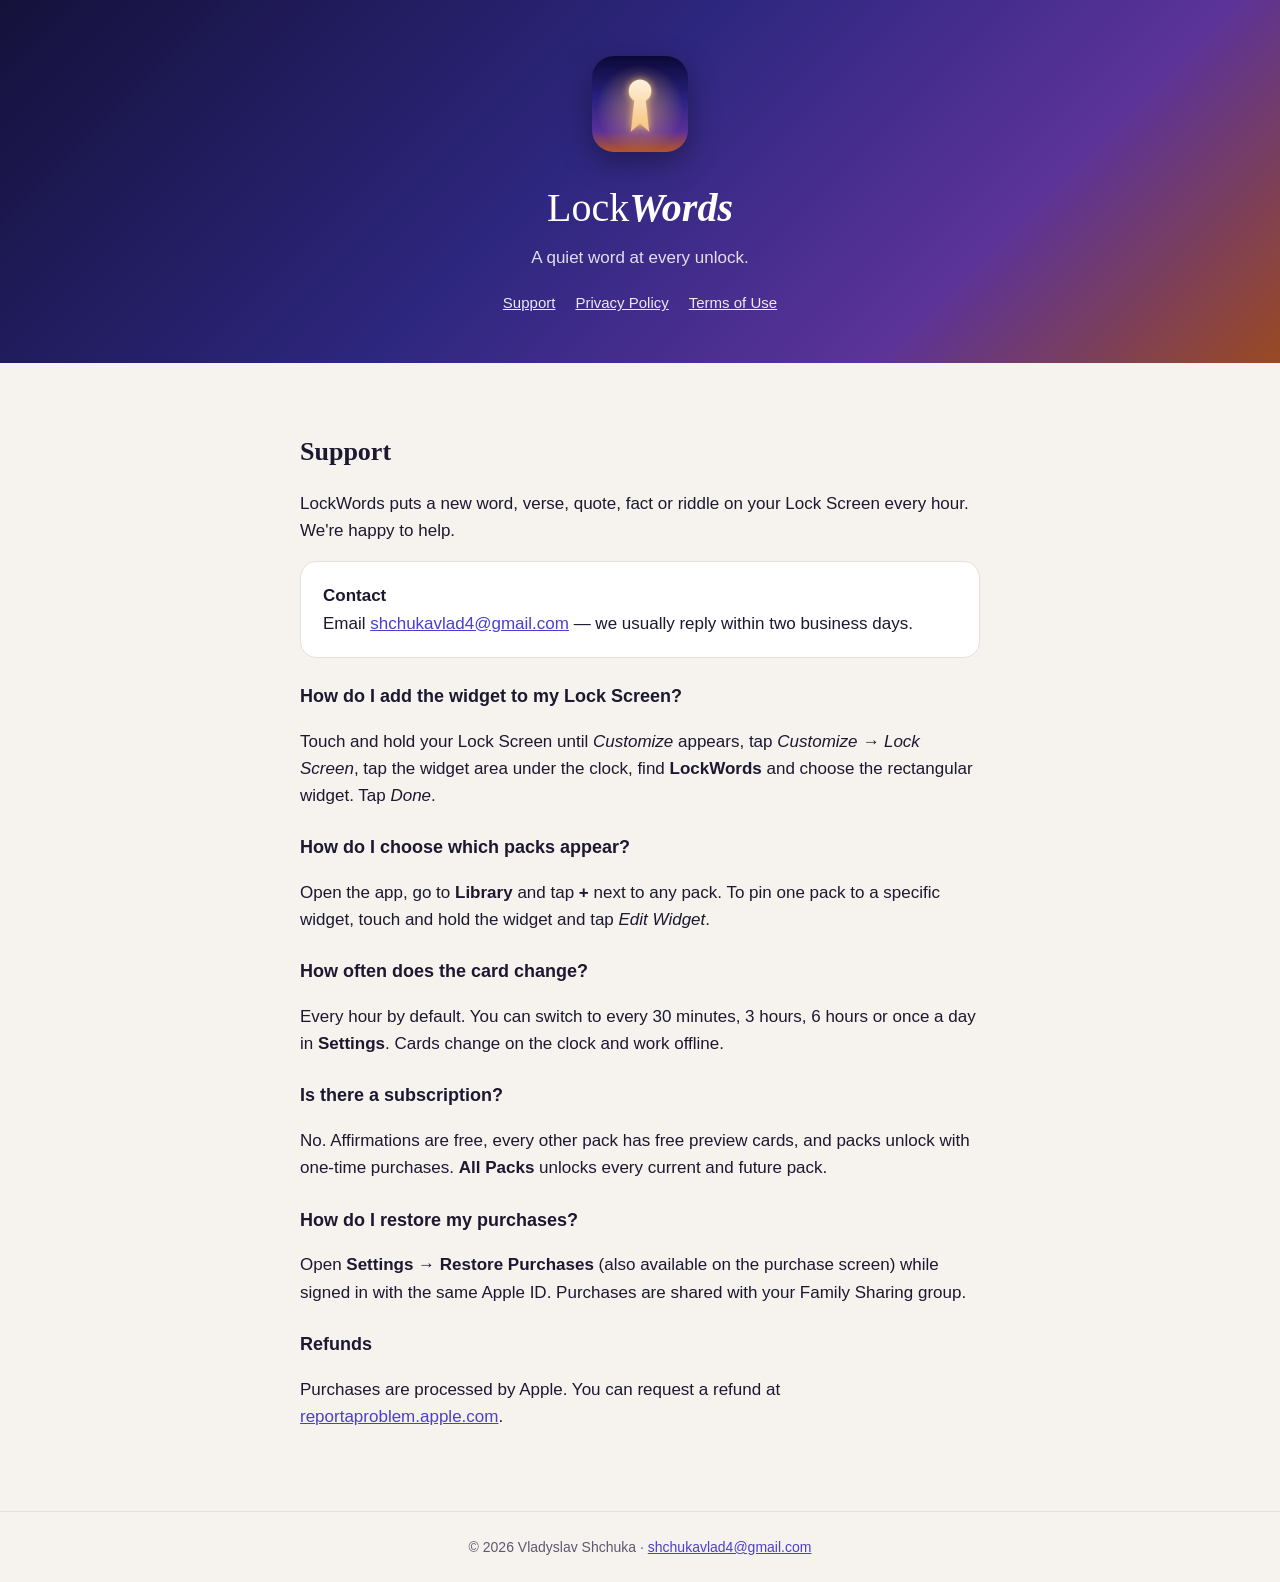
==== index.html @ 749e356e "Add files via upload" ====
<!doctype html>
<html lang="en"><head><meta charset="utf-8"><meta name="viewport" content="width=device-width, initial-scale=1">
<title>Support — LockWords</title><link rel="stylesheet" href="style.css"><link rel="icon" href="icon.png"></head>
<body><header class="hero"><img src="icon.png" alt="LockWords app icon"><h1>Lock<em>Words</em></h1><p>A quiet word at every unlock.</p>
<nav><a href="index.html">Support</a><a href="privacy.html">Privacy Policy</a><a href="terms.html">Terms of Use</a></nav></header>
<main>
<h2>Support</h2>
<p>LockWords puts a new word, verse, quote, fact or riddle on your Lock Screen every hour. We're happy to help.</p>
<div class="card"><strong>Contact</strong><br>Email <a href="mailto:shchukavlad4@gmail.com">shchukavlad4@gmail.com</a> — we usually reply within two business days.</div>

<h3>How do I add the widget to my Lock Screen?</h3>
<p>Touch and hold your Lock Screen until <em>Customize</em> appears, tap <em>Customize → Lock Screen</em>, tap the widget area under the clock, find <strong>LockWords</strong> and choose the rectangular widget. Tap <em>Done</em>.</p>

<h3>How do I choose which packs appear?</h3>
<p>Open the app, go to <strong>Library</strong> and tap <strong>+</strong> next to any pack. To pin one pack to a specific widget, touch and hold the widget and tap <em>Edit Widget</em>.</p>

<h3>How often does the card change?</h3>
<p>Every hour by default. You can switch to every 30 minutes, 3 hours, 6 hours or once a day in <strong>Settings</strong>. Cards change on the clock and work offline.</p>

<h3>Is there a subscription?</h3>
<p>No. Affirmations are free, every other pack has free preview cards, and packs unlock with one-time purchases. <strong>All Packs</strong> unlocks every current and future pack.</p>

<h3>How do I restore my purchases?</h3>
<p>Open <strong>Settings → Restore Purchases</strong> (also available on the purchase screen) while signed in with the same Apple ID. Purchases are shared with your Family Sharing group.</p>

<h3>Refunds</h3>
<p>Purchases are processed by Apple. You can request a refund at <a href="https://reportaproblem.apple.com">reportaproblem.apple.com</a>.</p>
</main><footer>© 2026 Vladyslav Shchuka · <a href="mailto:shchukavlad4@gmail.com">shchukavlad4@gmail.com</a></footer></body></html>
---- style.css ----
:root {
  --paper: #F6F3EE; --surface: #FFFFFF; --ink: #1B1830; --muted: #5D5870; --brand: #4A3FD0; --line: #E6E1D8;
}
@media (prefers-color-scheme: dark) {
  :root { --paper: #0D0C14; --surface: #1A1824; --ink: #F4F1EA; --muted: #A7A2B8; --brand: #A9A3FF; --line: #2C2938; }
}
* { box-sizing: border-box; }
body { margin: 0; background: var(--paper); color: var(--ink);
  font: 17px/1.6 -apple-system, BlinkMacSystemFont, "SF Pro Text", "Helvetica Neue", Arial, sans-serif; }
.hero { background: linear-gradient(135deg, #14113A 0%, #2E2780 45%, #5B3399 75%, #9A4A22 100%); color: #fff; padding: 56px 20px 48px; text-align: center; }
.hero img { width: 96px; height: 96px; border-radius: 22px; box-shadow: 0 10px 30px rgba(0,0,0,.35); }
.hero h1 { font-family: "New York", "Iowan Old Style", Georgia, serif; font-weight: 500; font-size: 40px; margin: 16px 0 4px; }
.hero h1 em { font-weight: 600; }
.hero p { margin: 0; opacity: .85; }
main { max-width: 720px; margin: 0 auto; padding: 32px 20px 64px; }
h2 { font-family: "New York", "Iowan Old Style", Georgia, serif; font-weight: 600; font-size: 26px; margin: 36px 0 8px; }
h3 { font-size: 18px; margin: 24px 0 4px; }
a { color: var(--brand); }
.card { background: var(--surface); border: 1px solid var(--line); border-radius: 16px; padding: 20px 22px; margin: 16px 0; }
.muted { color: var(--muted); font-size: 15px; }
nav { text-align: center; margin-top: 20px; font-size: 15px; }
nav a { color: #fff; opacity: .9; margin: 0 10px; }
footer { text-align: center; color: var(--muted); font-size: 14px; padding: 24px; border-top: 1px solid var(--line); }
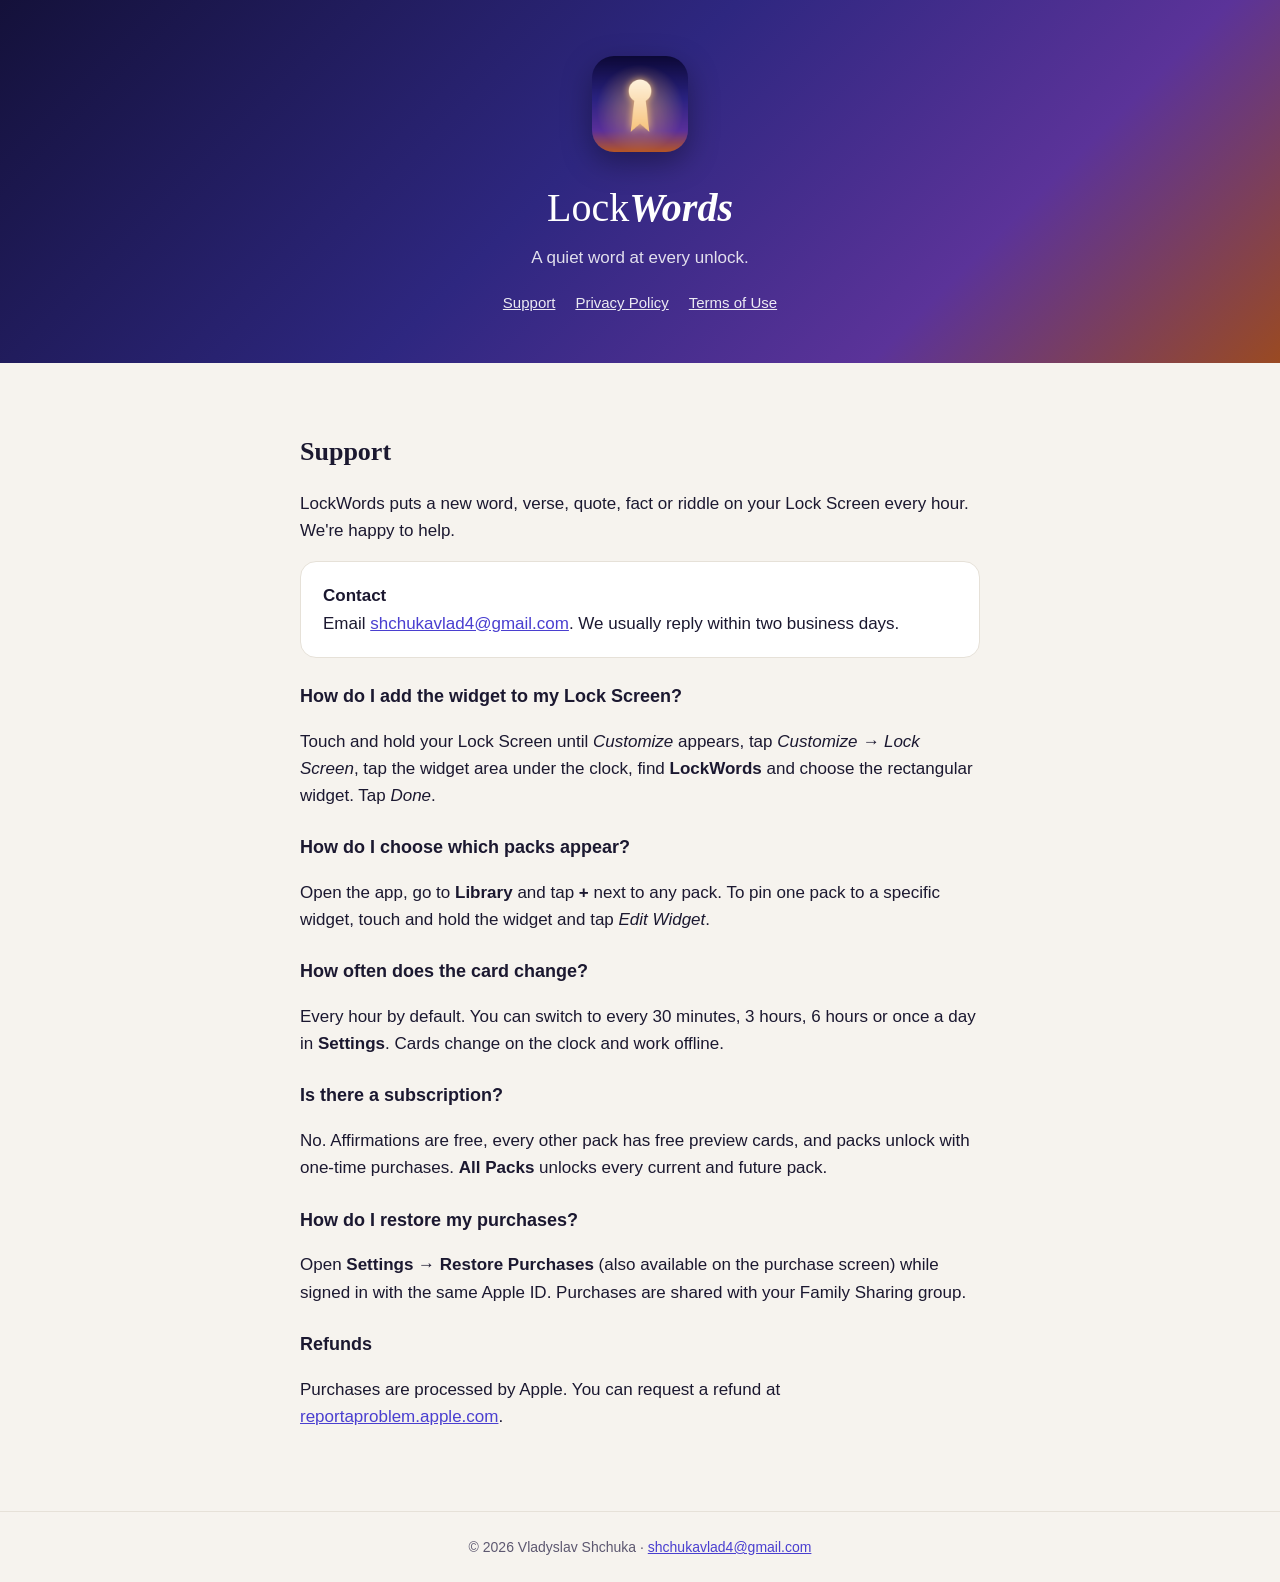
==== commit cd295ee0: "Add files via upload" ====
--- a/index.html
+++ b/index.html
@@ -6,7 +6,7 @@
 <main>
 <h2>Support</h2>
 <p>LockWords puts a new word, verse, quote, fact or riddle on your Lock Screen every hour. We're happy to help.</p>
-<div class="card"><strong>Contact</strong><br>Email <a href="mailto:shchukavlad4@gmail.com">shchukavlad4@gmail.com</a> — we usually reply within two business days.</div>
+<div class="card"><strong>Contact</strong><br>Email <a href="mailto:shchukavlad4@gmail.com">shchukavlad4@gmail.com</a>. We usually reply within two business days.</div>
 
 <h3>How do I add the widget to my Lock Screen?</h3>
 <p>Touch and hold your Lock Screen until <em>Customize</em> appears, tap <em>Customize → Lock Screen</em>, tap the widget area under the clock, find <strong>LockWords</strong> and choose the rectangular widget. Tap <em>Done</em>.</p>
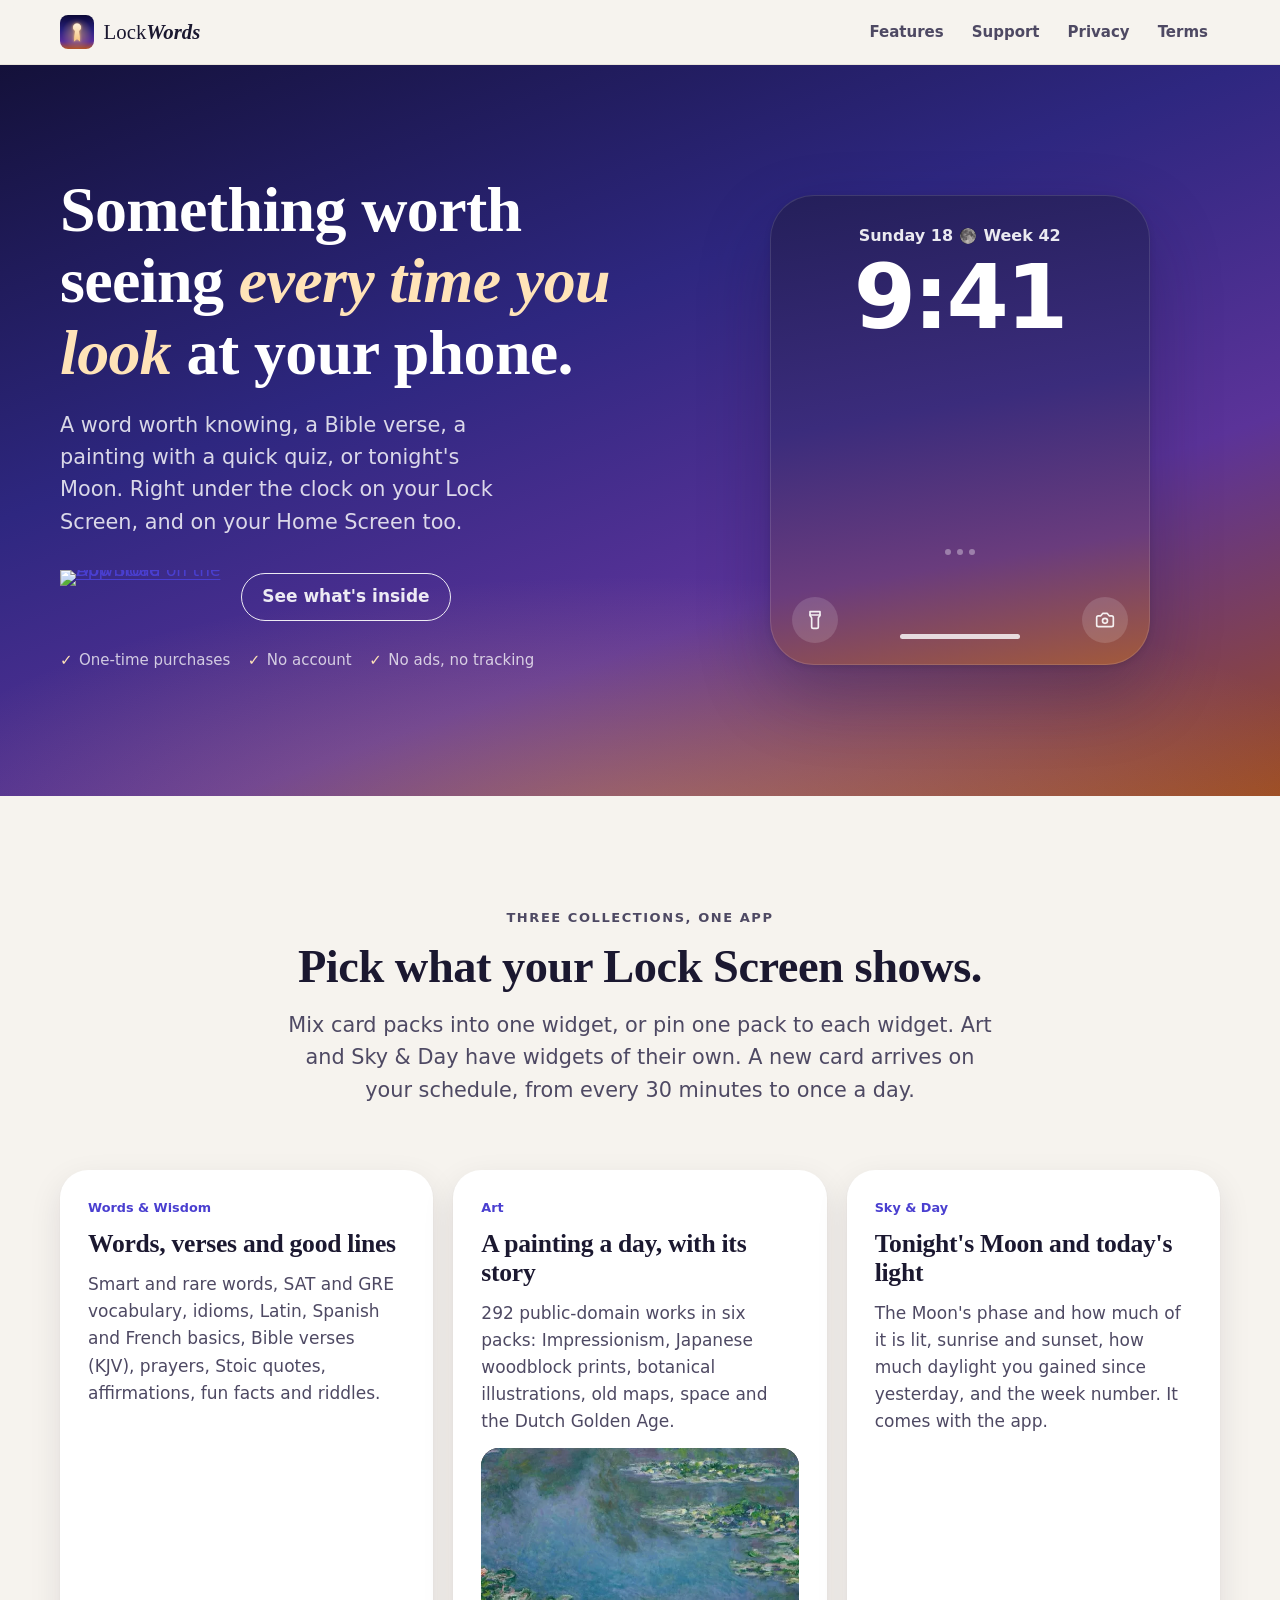
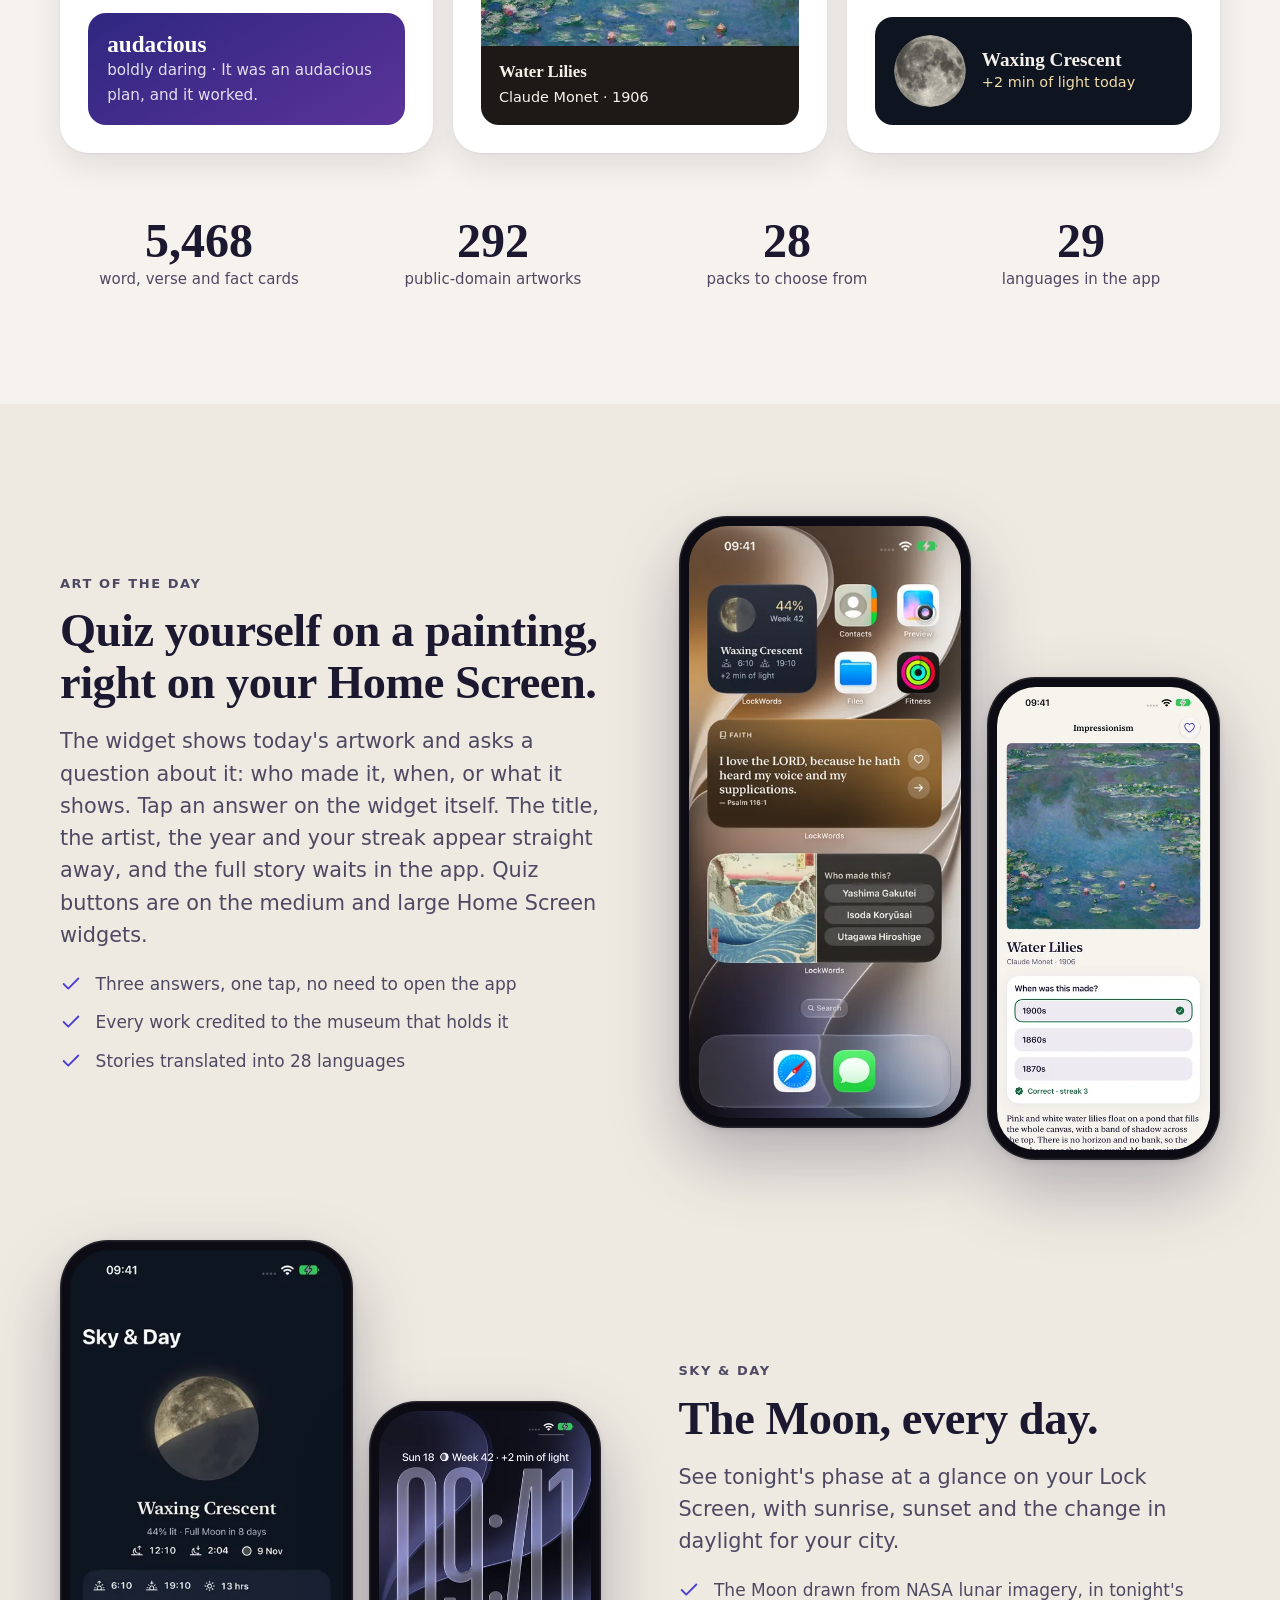
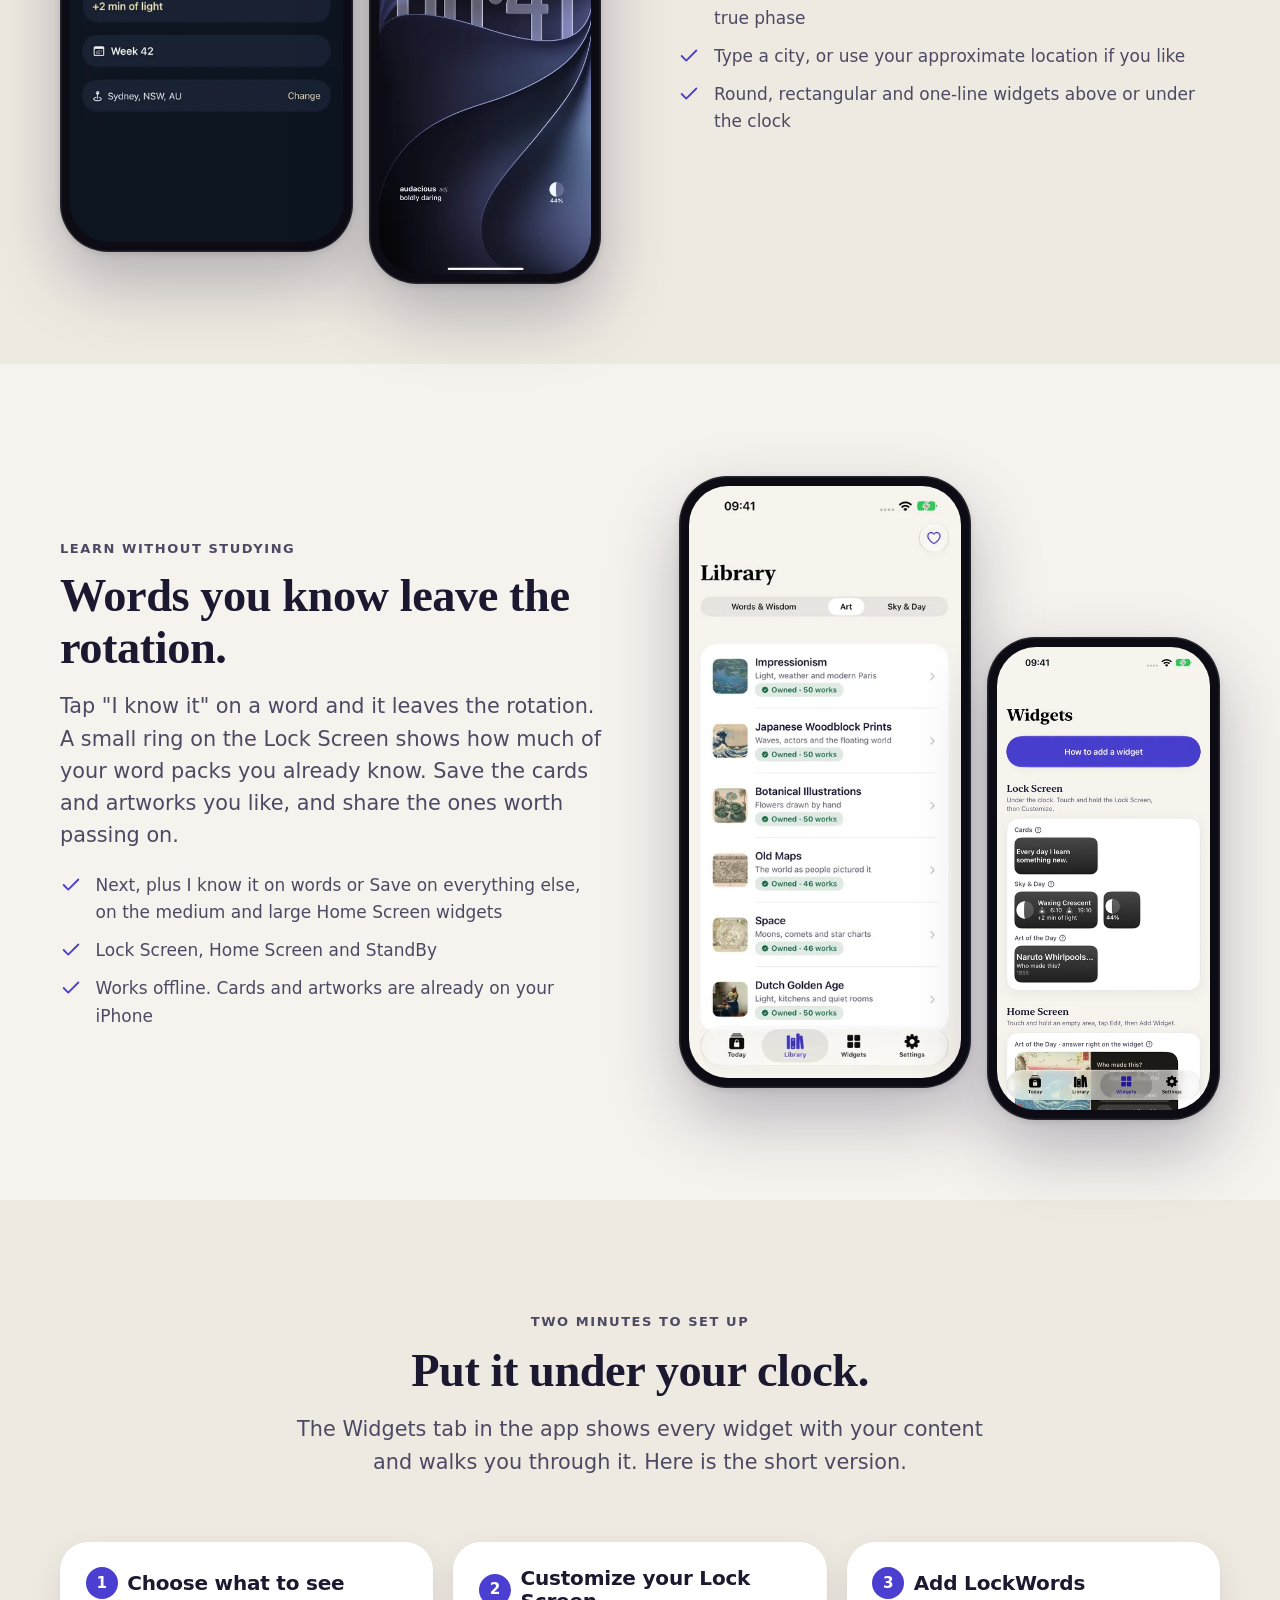
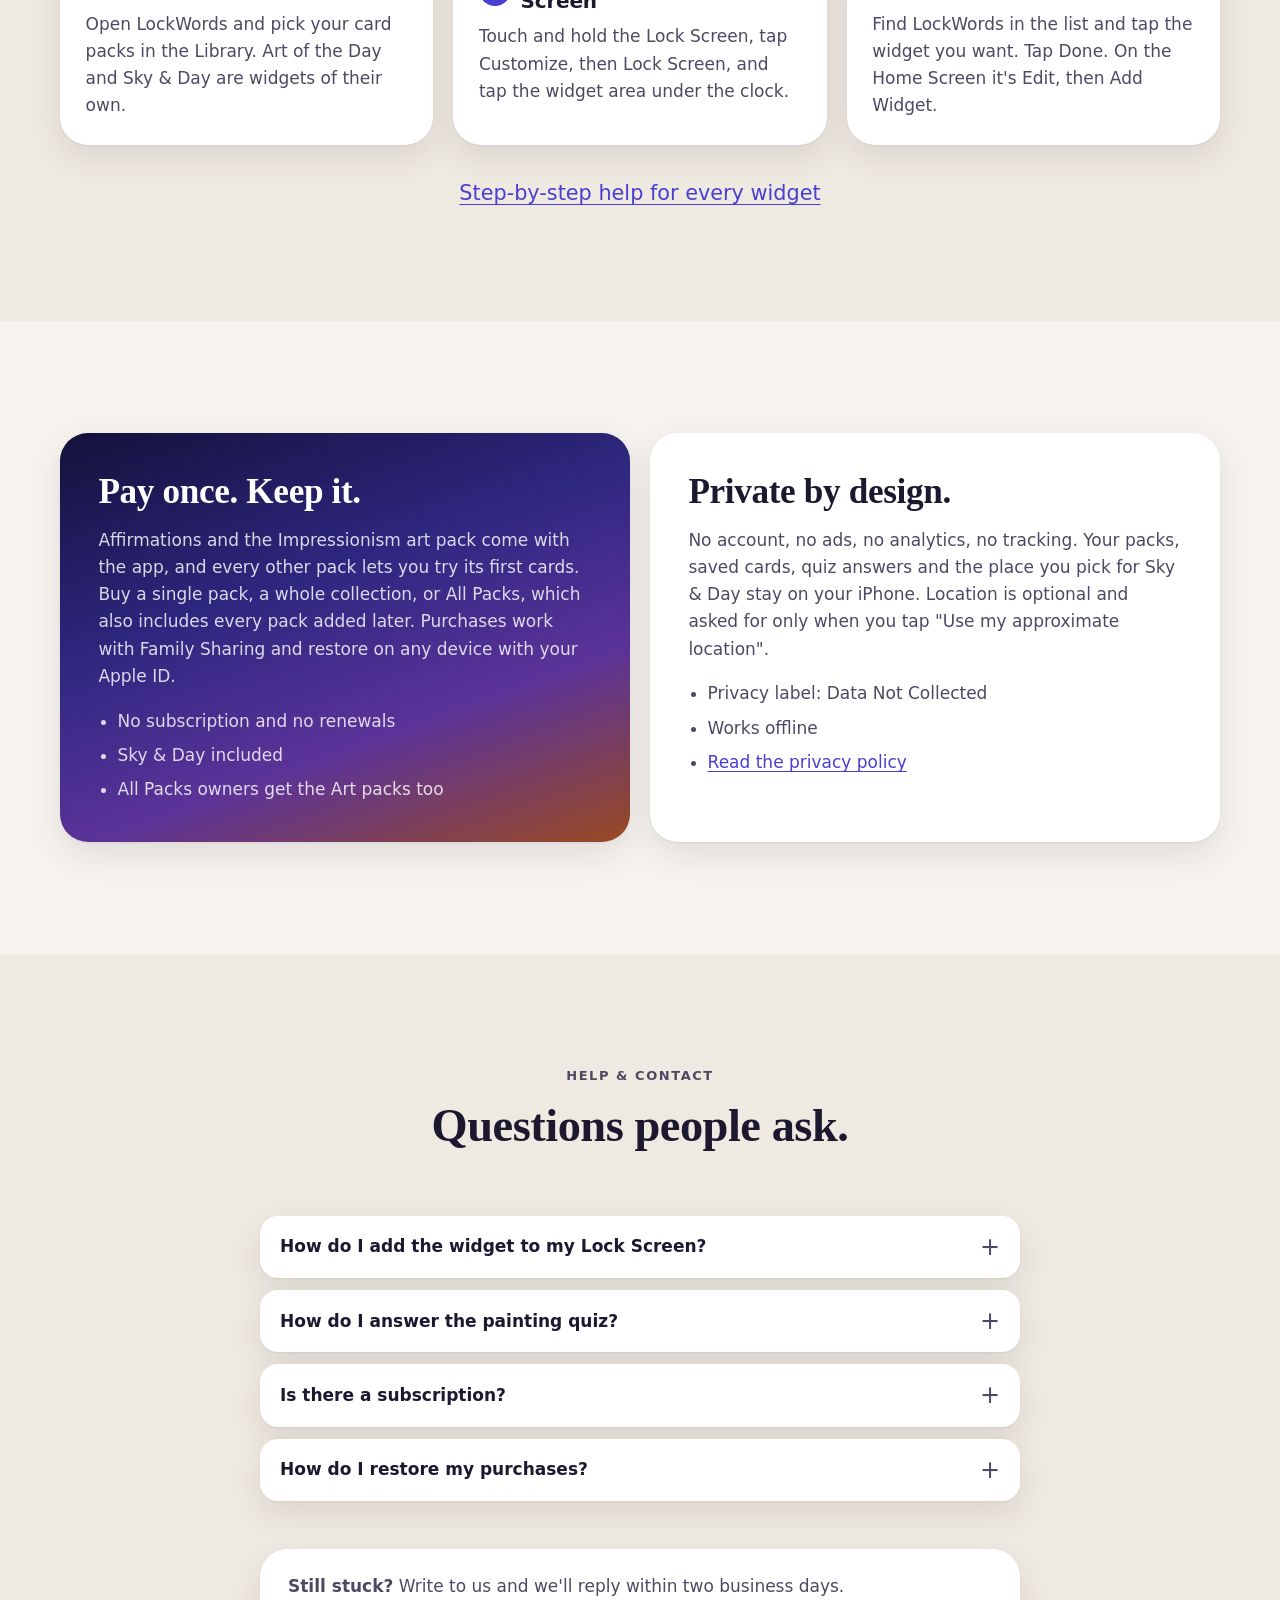
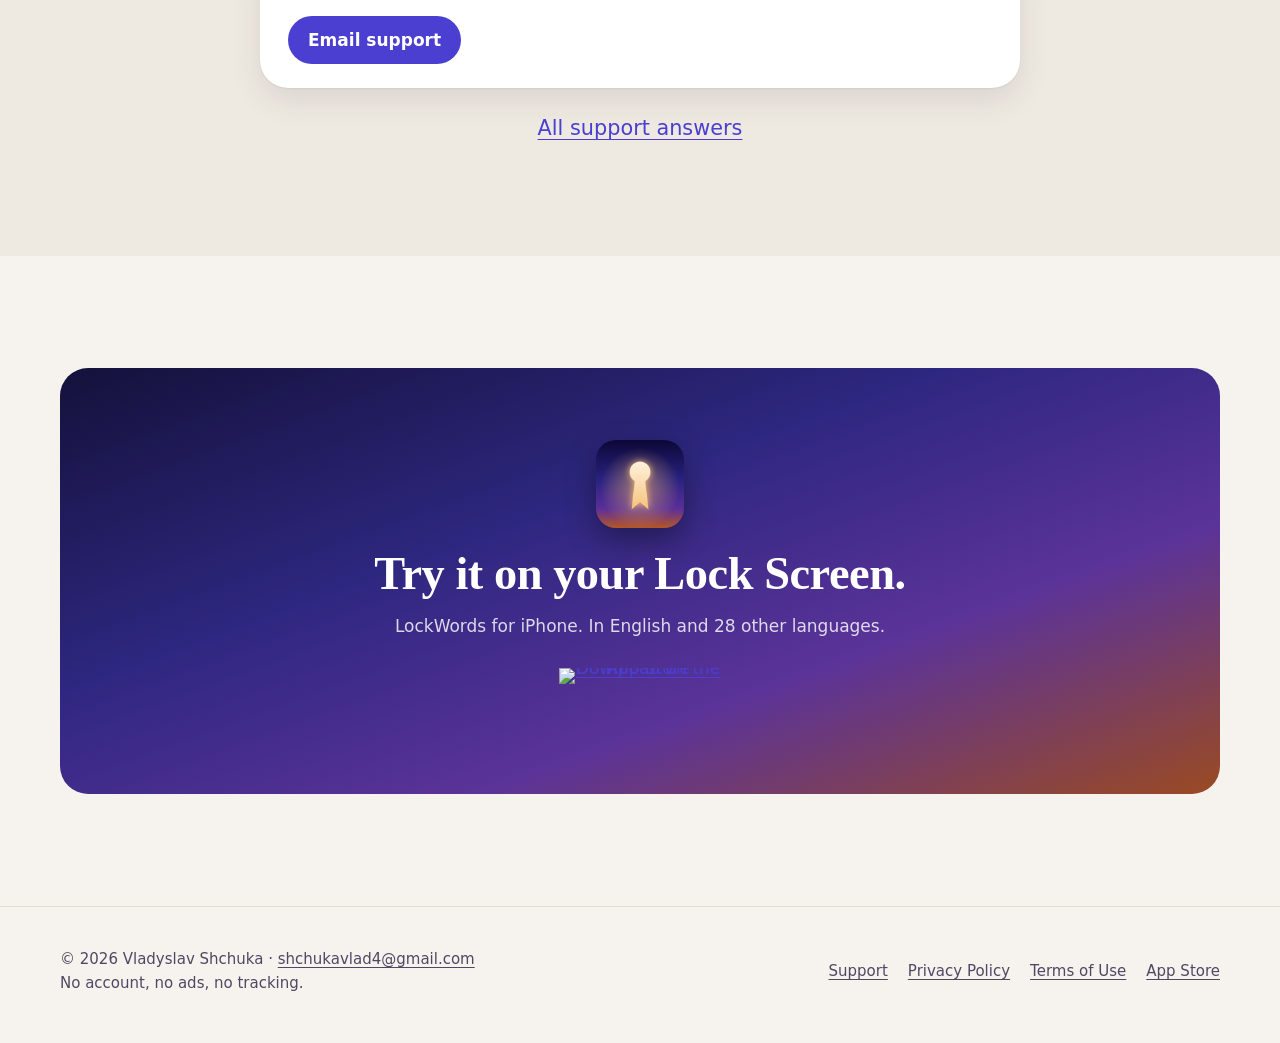
==== commit 1dadd8bf: "LockWords 2.0 site: landing, support with anchors, privacy, terms, 404 in one shell" ====
--- a/index.html
+++ b/index.html
@@ -1,28 +1,279 @@
 <!doctype html>
-<html lang="en"><head><meta charset="utf-8"><meta name="viewport" content="width=device-width, initial-scale=1">
-<title>Support — LockWords</title><link rel="stylesheet" href="style.css"><link rel="icon" href="icon.png"></head>
-<body><header class="hero"><img src="icon.png" alt="LockWords app icon"><h1>Lock<em>Words</em></h1><p>A quiet word at every unlock.</p>
-<nav><a href="index.html">Support</a><a href="privacy.html">Privacy Policy</a><a href="terms.html">Terms of Use</a></nav></header>
-<main>
-<h2>Support</h2>
-<p>LockWords puts a new word, verse, quote, fact or riddle on your Lock Screen every hour. We're happy to help.</p>
-<div class="card"><strong>Contact</strong><br>Email <a href="mailto:shchukavlad4@gmail.com">shchukavlad4@gmail.com</a>. We usually reply within two business days.</div>
-
-<h3>How do I add the widget to my Lock Screen?</h3>
-<p>Touch and hold your Lock Screen until <em>Customize</em> appears, tap <em>Customize → Lock Screen</em>, tap the widget area under the clock, find <strong>LockWords</strong> and choose the rectangular widget. Tap <em>Done</em>.</p>
-
-<h3>How do I choose which packs appear?</h3>
-<p>Open the app, go to <strong>Library</strong> and tap <strong>+</strong> next to any pack. To pin one pack to a specific widget, touch and hold the widget and tap <em>Edit Widget</em>.</p>
-
-<h3>How often does the card change?</h3>
-<p>Every hour by default. You can switch to every 30 minutes, 3 hours, 6 hours or once a day in <strong>Settings</strong>. Cards change on the clock and work offline.</p>
-
-<h3>Is there a subscription?</h3>
-<p>No. Affirmations are free, every other pack has free preview cards, and packs unlock with one-time purchases. <strong>All Packs</strong> unlocks every current and future pack.</p>
-
-<h3>How do I restore my purchases?</h3>
-<p>Open <strong>Settings → Restore Purchases</strong> (also available on the purchase screen) while signed in with the same Apple ID. Purchases are shared with your Family Sharing group.</p>
-
-<h3>Refunds</h3>
-<p>Purchases are processed by Apple. You can request a refund at <a href="https://reportaproblem.apple.com">reportaproblem.apple.com</a>.</p>
-</main><footer>© 2026 Vladyslav Shchuka · <a href="mailto:shchukavlad4@gmail.com">shchukavlad4@gmail.com</a></footer></body></html>
+<html lang="en">
+<head>
+<meta charset="utf-8">
+<meta name="viewport" content="width=device-width, initial-scale=1, viewport-fit=cover">
+<title>LockWords: words, art and the Moon on your Lock Screen</title>
+<meta name="description" content="LockWords puts a word worth knowing, a Bible verse, a painting with a quick quiz, or tonight's Moon under the clock on your iPhone Lock Screen. One-time purchases, no subscription, no tracking.">
+<meta name="apple-itunes-app" content="app-id=6816537476">
+<meta name="theme-color" content="#F6F3EE" media="(prefers-color-scheme: light)">
+<meta name="theme-color" content="#0D0C14" media="(prefers-color-scheme: dark)">
+<link rel="canonical" href="https://xzot.github.io/lockwords/">
+<meta property="og:type" content="website">
+<meta property="og:title" content="LockWords: words, art and the Moon on your Lock Screen">
+<meta property="og:description" content="A word, a verse, a painting with a quiz, or tonight's Moon, every time you look at your iPhone.">
+<meta property="og:image" content="https://xzot.github.io/lockwords/assets/img/og.png">
+<meta property="og:url" content="https://xzot.github.io/lockwords/">
+<meta name="twitter:card" content="summary_large_image">
+<link rel="icon" href="assets/img/favicon-64.png" sizes="64x64">
+<link rel="apple-touch-icon" href="assets/img/apple-touch-icon.png">
+<link rel="stylesheet" href="assets/site.css">
+<script type="application/ld+json">
+{"@context":"https://schema.org","@type":"MobileApplication","name":"LockWords","operatingSystem":"iOS","applicationCategory":"EducationApplication","url":"https://xzot.github.io/lockwords/","downloadUrl":"https://apps.apple.com/app/id6816537476","image":"https://xzot.github.io/lockwords/assets/img/icon.png","description":"Lock Screen and Home Screen widgets with words, Bible verses, quotes, public-domain paintings with a quiz, and the Moon."}
+</script>
+</head>
+<body>
+<a class="skip" href="#main">Skip to content</a>
+
+<header class="site-header">
+  <div class="wrap">
+    <a class="brand" href="./" aria-label="LockWords home"><img src="assets/img/icon.png" alt="" width="34" height="34"><span>Lock<b>Words</b></span></a>
+    <nav class="nav" aria-label="Main">
+      <a class="nav-features" href="#collections">Features</a>
+      <a href="support.html">Support</a>
+      <a href="privacy.html">Privacy</a>
+      <a href="terms.html">Terms</a>
+    </nav>
+  </div>
+</header>
+
+<main id="main">
+
+<section class="hero" aria-labelledby="hero-title">
+  <div class="wrap">
+    <div>
+      <h1 id="hero-title">Something worth seeing <em>every time you look</em> at your phone.</h1>
+      <p class="lead">A word worth knowing, a Bible verse, a painting with a quick quiz, or tonight's Moon. Right under the clock on your Lock Screen, and on your Home Screen too.</p>
+      <div class="actions">
+        <a class="badge" href="https://apps.apple.com/app/id6816537476" aria-label="Download LockWords on the App Store"><img src="https://developer.apple.com/assets/elements/badges/download-on-the-app-store.svg" alt="Download on the App Store" width="162" height="54"></a>
+        <a class="btn btn-ghost" href="#collections">See what's inside</a>
+      </div>
+      <ul class="trust">
+        <li>One-time purchases</li>
+        <li>No account</li>
+        <li>No ads, no tracking</li>
+      </ul>
+    </div>
+
+    <div aria-hidden="true">
+      <div class="lockmock">
+        <div class="date"><span>Sunday 18</span><img src="assets/img/moon.webp" alt=""><span>Week 42</span></div>
+        <div class="clock">9:41</div>
+        <div class="stack">
+          <div class="wcard" style="--i:0">
+            <div class="kind">Smart Words</div>
+            <div class="term">serendipity<i>n.</i></div>
+            <div class="def">finding good things by happy chance</div>
+          </div>
+          <div class="wcard art" style="--i:1">
+            <img src="assets/img/great-wave.webp" alt="">
+            <div>
+              <div class="kind">Art of the Day</div>
+              <div class="q">Who made this?</div>
+              <span class="opt">Utagawa Hiroshige</span>
+              <span class="opt ok">Katsushika Hokusai</span>
+              <span class="opt">Kitagawa Utamaro</span>
+            </div>
+          </div>
+          <div class="wcard sky" style="--i:2">
+            <img src="assets/img/moon.webp" alt="">
+            <div>
+              <div class="kind">Sky &amp; Day</div>
+              <div class="phase">Waxing Crescent</div>
+              <div class="meta">44% lit · Full Moon in 8 days</div>
+              <div class="meta">Sunrise 6:10 · Sunset 19:10</div>
+            </div>
+          </div>
+        </div>
+        <div class="dots"><i style="--i:0"></i><i style="--i:1"></i><i style="--i:2"></i></div>
+        <div class="lockbar"><span><svg viewBox="0 0 24 24" fill="none" stroke="currentColor" stroke-width="2" stroke-linecap="round" stroke-linejoin="round"><path d="M18 6c0 2-2 2-2 4v10a2 2 0 0 1-2 2h-4a2 2 0 0 1-2-2V10c0-2-2-2-2-4V2h12z"/><path d="M6 6h12"/></svg></span><i></i><span><svg viewBox="0 0 24 24" fill="none" stroke="currentColor" stroke-width="2" stroke-linecap="round" stroke-linejoin="round"><path d="M14.5 4h-5L7 7H4a2 2 0 0 0-2 2v9a2 2 0 0 0 2 2h16a2 2 0 0 0 2-2V9a2 2 0 0 0-2-2h-3z"/><circle cx="12" cy="13" r="3"/></svg></span></div>
+      </div>
+    </div>
+  </div>
+</section>
+
+<section class="section" id="collections" aria-labelledby="coll-title">
+  <div class="wrap">
+    <div class="section-head">
+      <span class="eyebrow">Three collections, one app</span>
+      <h2 id="coll-title">Pick what your Lock Screen shows.</h2>
+      <p class="lead">Mix card packs into one widget, or pin one pack to each widget. Art and Sky &amp; Day have widgets of their own. A new card arrives on your schedule, from every 30 minutes to once a day.</p>
+    </div>
+
+    <div class="collections">
+      <article class="coll words">
+        <span class="tag">Words &amp; Wisdom</span>
+        <h3>Words, verses and good lines</h3>
+        <p>Smart and rare words, SAT and GRE vocabulary, idioms, Latin, Spanish and French basics, Bible verses (KJV), prayers, Stoic quotes, affirmations, fun facts and riddles.</p>
+        <div class="sample"><div class="t">audacious</div><div class="d">boldly daring · It was an audacious plan, and it worked.</div></div>
+      </article>
+
+      <article class="coll art">
+        <span class="tag">Art</span>
+        <h3>A painting a day, with its story</h3>
+        <p>292 public-domain works in six packs: Impressionism, Japanese woodblock prints, botanical illustrations, old maps, space and the Dutch Golden Age.</p>
+        <figure class="sample"><img src="assets/img/water-lilies.webp" alt="Water Lilies by Claude Monet, 1906: lily pads on a blue-violet pond" loading="lazy" width="600" height="600"><figcaption><b>Water Lilies</b>Claude Monet · 1906</figcaption></figure>
+      </article>
+
+      <article class="coll sky">
+        <span class="tag">Sky &amp; Day</span>
+        <h3>Tonight's Moon and today's light</h3>
+        <p>The Moon's phase and how much of it is lit, sunrise and sunset, how much daylight you gained since yesterday, and the week number. It comes with the app.</p>
+        <div class="sample"><img src="assets/img/moon.webp" alt="The Moon, 44 percent lit" loading="lazy" width="360" height="360"><div><div class="t">Waxing Crescent</div><div class="d">+2 min of light today</div></div></div>
+      </article>
+    </div>
+
+    <div class="numbers" role="list">
+      <div role="listitem"><b>5,468</b><span>word, verse and fact cards</span></div>
+      <div role="listitem"><b>292</b><span>public-domain artworks</span></div>
+      <div role="listitem"><b>28</b><span>packs to choose from</span></div>
+      <div role="listitem"><b>29</b><span>languages in the app</span></div>
+    </div>
+  </div>
+</section>
+
+<section class="section alt" aria-labelledby="quiz-title">
+  <div class="wrap">
+    <div class="feature">
+      <div class="feature-text">
+        <span class="eyebrow">Art of the Day</span>
+        <h2 id="quiz-title">Quiz yourself on a painting, right on your Home Screen.</h2>
+        <p class="lead">The widget shows today's artwork and asks a question about it: who made it, when, or what it shows. Tap an answer on the widget itself. The title, the artist, the year and your streak appear straight away, and the full story waits in the app. Quiz buttons are on the medium and large Home Screen widgets.</p>
+        <ul class="points">
+          <li><svg viewBox="0 0 24 24" fill="none" stroke="currentColor" stroke-width="2" stroke-linecap="round" stroke-linejoin="round" aria-hidden="true"><path d="M20 6 9 17l-5-5"/></svg>Three answers, one tap, no need to open the app</li>
+          <li><svg viewBox="0 0 24 24" fill="none" stroke="currentColor" stroke-width="2" stroke-linecap="round" stroke-linejoin="round" aria-hidden="true"><path d="M20 6 9 17l-5-5"/></svg>Every work credited to the museum that holds it</li>
+          <li><svg viewBox="0 0 24 24" fill="none" stroke="currentColor" stroke-width="2" stroke-linecap="round" stroke-linejoin="round" aria-hidden="true"><path d="M20 6 9 17l-5-5"/></svg>Stories translated into 28 languages</li>
+        </ul>
+      </div>
+      <div class="feature-media">
+        <div class="phone-pair">
+          <div class="phone"><img src="assets/img/home-780.webp" srcset="assets/img/home-390.webp 390w, assets/img/home-780.webp 780w" sizes="(max-width: 860px) 55vw, 300px" alt="iPhone Home Screen with three LockWords widgets: the Moon, a Bible verse, and a woodblock print asking Who made this? with three names to tap" width="780" height="1695"></div>
+          <div class="phone"><img src="assets/img/artwork-780.webp" srcset="assets/img/artwork-390.webp 390w, assets/img/artwork-780.webp 780w" sizes="(max-width: 860px) 45vw, 260px" alt="Water Lilies by Claude Monet in the app, with the quiz answered: 1900s, correct, streak 3" width="780" height="1695"></div>
+        </div>
+      </div>
+    </div>
+
+    <div class="feature flip">
+      <div class="feature-text">
+        <span class="eyebrow">Sky &amp; Day</span>
+        <h2>The Moon, every day.</h2>
+        <p class="lead">See tonight's phase at a glance on your Lock Screen, with sunrise, sunset and the change in daylight for your city.</p>
+        <ul class="points">
+          <li><svg viewBox="0 0 24 24" fill="none" stroke="currentColor" stroke-width="2" stroke-linecap="round" stroke-linejoin="round" aria-hidden="true"><path d="M20 6 9 17l-5-5"/></svg>The Moon drawn from NASA lunar imagery, in tonight's true phase</li>
+          <li><svg viewBox="0 0 24 24" fill="none" stroke="currentColor" stroke-width="2" stroke-linecap="round" stroke-linejoin="round" aria-hidden="true"><path d="M20 6 9 17l-5-5"/></svg>Type a city, or use your approximate location if you like</li>
+          <li><svg viewBox="0 0 24 24" fill="none" stroke="currentColor" stroke-width="2" stroke-linecap="round" stroke-linejoin="round" aria-hidden="true"><path d="M20 6 9 17l-5-5"/></svg>Round, rectangular and one-line widgets above or under the clock</li>
+        </ul>
+      </div>
+      <div class="feature-media">
+        <div class="phone-pair">
+          <div class="phone"><img src="assets/img/sky-780.webp" srcset="assets/img/sky-390.webp 390w, assets/img/sky-780.webp 780w" sizes="(max-width: 860px) 55vw, 300px" alt="Sky and Day screen: a waxing crescent Moon, 44 percent lit, moonrise and moonset, sunrise 6:10, sunset 19:10, plus 2 minutes of light" width="780" height="1695"></div>
+          <div class="phone"><img src="assets/img/lockscreen-780.webp" srcset="assets/img/lockscreen-390.webp 390w, assets/img/lockscreen-780.webp 780w" sizes="(max-width: 860px) 45vw, 260px" alt="Lock Screen with Week 42 and plus 2 minutes of light above the clock, and a word card and a round Moon widget under it" width="780" height="1695"></div>
+        </div>
+      </div>
+    </div>
+  </div>
+</section>
+
+<section class="section" aria-labelledby="learn-title">
+  <div class="wrap">
+    <div class="feature">
+      <div class="feature-text">
+        <span class="eyebrow">Learn without studying</span>
+        <h2 id="learn-title">Words you know leave the rotation.</h2>
+        <p class="lead">Tap "I know it" on a word and it leaves the rotation. A small ring on the Lock Screen shows how much of your word packs you already know. Save the cards and artworks you like, and share the ones worth passing on.</p>
+        <ul class="points">
+          <li><svg viewBox="0 0 24 24" fill="none" stroke="currentColor" stroke-width="2" stroke-linecap="round" stroke-linejoin="round" aria-hidden="true"><path d="M20 6 9 17l-5-5"/></svg>Next, plus I know it on words or Save on everything else, on the medium and large Home Screen widgets</li>
+          <li><svg viewBox="0 0 24 24" fill="none" stroke="currentColor" stroke-width="2" stroke-linecap="round" stroke-linejoin="round" aria-hidden="true"><path d="M20 6 9 17l-5-5"/></svg>Lock Screen, Home Screen and StandBy</li>
+          <li><svg viewBox="0 0 24 24" fill="none" stroke="currentColor" stroke-width="2" stroke-linecap="round" stroke-linejoin="round" aria-hidden="true"><path d="M20 6 9 17l-5-5"/></svg>Works offline. Cards and artworks are already on your iPhone</li>
+        </ul>
+      </div>
+      <div class="feature-media">
+        <div class="phone-pair">
+          <div class="phone"><img src="assets/img/library-780.webp" srcset="assets/img/library-390.webp 390w, assets/img/library-780.webp 780w" sizes="(max-width: 860px) 55vw, 300px" alt="Library with the Art collection open: Impressionism, Japanese Woodblock Prints, Botanical Illustrations, Old Maps, Space and Dutch Golden Age" width="780" height="1695"></div>
+          <div class="phone"><img src="assets/img/widgets-780.webp" srcset="assets/img/widgets-390.webp 390w, assets/img/widgets-780.webp 780w" sizes="(max-width: 860px) 45vw, 260px" alt="Widgets tab with live previews of every Lock Screen widget and a How to add a widget button" width="780" height="1695"></div>
+        </div>
+      </div>
+    </div>
+  </div>
+</section>
+
+<section class="section alt" aria-labelledby="add-title">
+  <div class="wrap">
+    <div class="section-head">
+      <span class="eyebrow">Two minutes to set up</span>
+      <h2 id="add-title">Put it under your clock.</h2>
+      <p class="lead">The Widgets tab in the app shows every widget with your content and walks you through it. Here is the short version.</p>
+    </div>
+    <div class="steps">
+      <div class="step"><h3>Choose what to see</h3><p>Open LockWords and pick your card packs in the Library. Art of the Day and Sky &amp; Day are widgets of their own.</p></div>
+      <div class="step"><h3>Customize your Lock Screen</h3><p>Touch and hold the Lock Screen, tap Customize, then Lock Screen, and tap the widget area under the clock.</p></div>
+      <div class="step"><h3>Add LockWords</h3><p>Find LockWords in the list and tap the widget you want. Tap Done. On the Home Screen it's Edit, then Add Widget.</p></div>
+    </div>
+    <p class="lead" style="text-align:center;margin-top:2rem"><a href="support.html#lock-screen">Step-by-step help for every widget</a></p>
+  </div>
+</section>
+
+<section class="section" aria-labelledby="fair-title">
+  <div class="wrap duo">
+    <div class="panel dark">
+      <h2 id="fair-title">Pay once. Keep it.</h2>
+      <p>Affirmations and the Impressionism art pack come with the app, and every other pack lets you try its first cards. Buy a single pack, a whole collection, or All Packs, which also includes every pack added later. Purchases work with Family Sharing and restore on any device with your Apple ID.</p>
+      <ul>
+        <li>No subscription and no renewals</li>
+        <li>Sky &amp; Day included</li>
+        <li>All Packs owners get the Art packs too</li>
+      </ul>
+    </div>
+    <div class="panel">
+      <h2>Private by design.</h2>
+      <p>No account, no ads, no analytics, no tracking. Your packs, saved cards, quiz answers and the place you pick for Sky &amp; Day stay on your iPhone. Location is optional and asked for only when you tap "Use my approximate location".</p>
+      <ul>
+        <li>Privacy label: Data Not Collected</li>
+        <li>Works offline</li>
+        <li><a href="privacy.html">Read the privacy policy</a></li>
+      </ul>
+    </div>
+  </div>
+</section>
+
+<section class="section alt" aria-labelledby="help-title">
+  <div class="narrow">
+    <div class="section-head">
+      <span class="eyebrow">Help &amp; contact</span>
+      <h2 id="help-title">Questions people ask.</h2>
+    </div>
+    <div class="faq">
+      <details><summary>How do I add the widget to my Lock Screen?</summary><div><p>Touch and hold your Lock Screen, tap Customize, then Lock Screen. Tap the widget area under the clock, find LockWords and pick a widget. Tap Done. <a href="support.html#lock-screen">Full steps</a></p></div></details>
+      <details><summary>How do I answer the painting quiz?</summary><div><p>Add the medium or large Art of the Day widget to your Home Screen. Tap one of the three answers on the widget. The answer, the year and your streak show up right away.</p></div></details>
+      <details><summary>Is there a subscription?</summary><div><p>No. Everything is a one-time purchase, and Sky &amp; Day is included with the app.</p></div></details>
+      <details><summary>How do I restore my purchases?</summary><div><p>Open Settings in the app and tap Restore Purchases while signed in with the same Apple ID. <a href="support.html#restore">More about purchases</a></p></div></details>
+    </div>
+    <div class="contact-card">
+      <p><strong>Still stuck?</strong> Write to us and we'll reply within two business days.</p>
+      <a class="btn btn-primary" href="mailto:shchukavlad4@gmail.com?subject=LockWords%20support">Email support</a>
+    </div>
+    <p class="lead" style="text-align:center;margin-top:1.5rem"><a href="support.html">All support answers</a></p>
+  </div>
+</section>
+
+<section class="section">
+  <div class="wrap">
+    <div class="cta">
+      <img class="icon" src="assets/img/icon.png" alt="" width="88" height="88">
+      <h2>Try it on your Lock Screen.</h2>
+      <p>LockWords for iPhone. In English and 28 other languages.</p>
+      <div class="actions"><a class="badge" href="https://apps.apple.com/app/id6816537476" aria-label="Download LockWords on the App Store"><img src="https://developer.apple.com/assets/elements/badges/download-on-the-app-store.svg" alt="Download on the App Store" width="162" height="54" loading="lazy"></a></div>
+    </div>
+  </div>
+</section>
+
+</main>
+
+<footer class="site-footer">
+  <div class="wrap">
+    <p>© 2026 Vladyslav Shchuka · <a href="mailto:shchukavlad4@gmail.com">shchukavlad4@gmail.com</a><br>No account, no ads, no tracking.</p>
+    <nav aria-label="Footer"><a href="support.html">Support</a><a href="privacy.html">Privacy Policy</a><a href="terms.html">Terms of Use</a><a href="https://apps.apple.com/app/id6816537476">App Store</a></nav>
+  </div>
+</footer>
+</body>
+</html>
--- a/assets/site.css
+++ b/assets/site.css
@@ -0,0 +1,325 @@
+/* LockWords website. Tokens mirror the app's design system (Shared/DesignSystem):
+   primitives → semantic roles → components. No web fonts: ui-serif is New York on
+   Apple devices, the same serif the app uses. */
+
+:root {
+  color-scheme: light dark;
+
+  /* Primitives */
+  --c-paper: #F6F3EE;
+  --c-paper-2: #EFEAE1;
+  --c-white: #FFFFFF;
+  --c-ink: #1B1830;
+  --c-ink-2: #4E4963;
+  --c-indigo: #4A3FD0;
+  --c-indigo-deep: #3A30B0;
+  --c-night: #0D0C14;
+  --c-night-2: #17151F;
+  --c-night-3: #221F2D;
+  --c-wall: #1C1916;
+  --c-sky: #0E1420;
+  --c-sky-2: #182133;
+  --c-moonlight: #F2DDA8;
+  --c-amber: #F5B764;
+  --c-dusk: linear-gradient(160deg, #14113A 0%, #2E2780 38%, #5B3399 68%, #9A4A22 100%);
+
+  /* Semantic */
+  --bg: var(--c-paper);
+  --bg-raised: var(--c-white);
+  --bg-sunk: var(--c-paper-2);
+  --text: var(--c-ink);
+  --text-2: var(--c-ink-2);
+  --accent: var(--c-indigo);
+  --accent-hover: var(--c-indigo-deep);
+  --on-accent: #FFFFFF;
+  --line: #E3DDD2;
+  --shadow: 0 1px 2px rgb(27 24 48 / .06), 0 12px 32px rgb(27 24 48 / .10);
+  --shadow-lg: 0 2px 6px rgb(0 0 0 / .10), 0 30px 70px rgb(20 17 58 / .28);
+  --focus: #4A3FD0;
+
+  /* Type */
+  --serif: ui-serif, "New York", "Iowan Old Style", "Palatino Linotype", Georgia, serif;
+  --sans: system-ui, -apple-system, "SF Pro Text", "Segoe UI", Roboto, "Helvetica Neue", Arial, sans-serif;
+  --fs-hero: clamp(2.4rem, 1.5rem + 3.6vw, 4rem);
+  --fs-h2: clamp(1.9rem, 1.4rem + 2.2vw, 2.9rem);
+  --fs-h3: 1.25rem;
+  --fs-lead: clamp(1.1rem, 1rem + .45vw, 1.3rem);
+  --fs-body: 1.0625rem;
+  --fs-small: .9375rem;
+
+  /* Space, shape */
+  --gutter: clamp(1rem, .5rem + 2.5vw, 2rem);
+  --section: clamp(4rem, 3rem + 5vw, 7.5rem);
+  --max: 1160px;
+  --r-s: 12px;
+  --r-m: 18px;
+  --r-l: 28px;
+}
+
+@media (prefers-color-scheme: dark) {
+  :root {
+    --bg: var(--c-night);
+    --bg-raised: var(--c-night-2);
+    --bg-sunk: #121019;
+    --text: #F4F1EA;
+    --text-2: #B3AEC4;
+    --accent: #A9A3FF;
+    --accent-hover: #C4BFFF;
+    --on-accent: #14113A;
+    --line: #2C2938;
+    --shadow: 0 1px 2px rgb(0 0 0 / .4), 0 12px 32px rgb(0 0 0 / .35);
+    --shadow-lg: 0 2px 6px rgb(0 0 0 / .4), 0 30px 70px rgb(0 0 0 / .55);
+    --focus: #C4BFFF;
+  }
+}
+
+/* Base */
+*, *::before, *::after { box-sizing: border-box; }
+html { -webkit-text-size-adjust: 100%; scroll-behavior: smooth; }
+body {
+  margin: 0; background: var(--bg); color: var(--text);
+  font: var(--fs-body)/1.6 var(--sans);
+  -webkit-font-smoothing: antialiased; text-rendering: optimizeLegibility;
+}
+img { max-width: 100%; height: auto; display: block; }
+a { color: var(--accent); text-underline-offset: .18em; text-decoration-thickness: 1px; }
+a:hover { color: var(--accent-hover); }
+:focus-visible { outline: 3px solid var(--focus); outline-offset: 3px; border-radius: 6px; }
+h1, h2, h3 { line-height: 1.12; letter-spacing: -.01em; margin: 0; }
+h1, h2 { font-family: var(--serif); font-weight: 600; }
+h2 { font-size: var(--fs-h2); }
+h3 { font-size: var(--fs-h3); font-weight: 650; }
+p { margin: 0; }
+.serif { font-family: var(--serif); }
+.wrap { width: min(100% - 2 * var(--gutter), var(--max)); margin-inline: auto; }
+.narrow { width: min(100% - 2 * var(--gutter), 760px); margin-inline: auto; }
+.eyebrow { font-size: .8125rem; font-weight: 650; letter-spacing: .12em; text-transform: uppercase; color: var(--text-2); }
+.lead { font-size: var(--fs-lead); color: var(--text-2); line-height: 1.55; }
+.visually-hidden { position: absolute !important; width: 1px; height: 1px; overflow: hidden; clip: rect(0 0 0 0); white-space: nowrap; }
+.skip { position: absolute; left: -999px; top: 8px; background: var(--bg-raised); color: var(--text); padding: 10px 16px; border-radius: 10px; z-index: 50; }
+.skip:focus { left: 8px; }
+
+/* Header */
+.site-header {
+  position: sticky; top: 0; z-index: 20;
+  background: color-mix(in srgb, var(--bg) 82%, transparent);
+  -webkit-backdrop-filter: saturate(1.4) blur(18px); backdrop-filter: saturate(1.4) blur(18px);
+  border-bottom: 1px solid color-mix(in srgb, var(--line) 70%, transparent);
+}
+.site-header .wrap { display: flex; align-items: center; gap: 1rem; min-height: 64px; flex-wrap: wrap; }
+.brand { display: inline-flex; align-items: center; gap: .6rem; color: var(--text); text-decoration: none; font-family: var(--serif); font-size: 1.3rem; }
+.brand img { width: 34px; height: 34px; border-radius: 8px; }
+.brand b { font-weight: 650; font-style: italic; }
+.nav { display: flex; gap: .25rem; margin-left: auto; flex-wrap: wrap; }
+.nav a { color: var(--text-2); text-decoration: none; font-size: var(--fs-small); font-weight: 550; padding: .55rem .75rem; border-radius: 999px; min-height: 44px; display: inline-flex; align-items: center; }
+.nav a:hover, .nav a[aria-current="page"] { color: var(--text); background: var(--bg-sunk); }
+@media (max-width: 560px) {
+  .site-header .wrap { justify-content: center; gap: 0; padding-block: .4rem; }
+  .nav { margin: 0 auto; justify-content: center; }
+  .nav a { padding: .45rem .6rem; }
+  .nav .nav-features { display: none; }
+}
+
+/* Buttons and badge */
+.actions { display: flex; flex-wrap: wrap; align-items: center; gap: .9rem 1.2rem; }
+.badge { display: inline-block; line-height: 0; border-radius: 10px; }
+.badge img { height: 54px; width: auto; }
+.btn { display: inline-flex; align-items: center; gap: .5rem; min-height: 48px; padding: 0 1.25rem; border-radius: 999px; font-weight: 600; text-decoration: none; }
+.btn-ghost { color: inherit; border: 1px solid currentColor; opacity: .9; }
+.btn-ghost:hover { opacity: 1; color: inherit; }
+.btn-primary { background: var(--accent); color: var(--on-accent); }
+.btn-primary:hover { background: var(--accent-hover); color: var(--on-accent); }
+
+/* Hero */
+.hero { position: relative; overflow: hidden; color: #fff; background-color: #2E2780; background-image: var(--c-dusk); isolation: isolate; }
+.hero::after { content: ""; position: absolute; inset: auto -10% -40% -10%; height: 70%; background: radial-gradient(closest-side, rgb(245 183 100 / .35), transparent); z-index: -1; }
+.hero .wrap { display: grid; grid-template-columns: 1.05fr .95fr; gap: clamp(2rem, 5vw, 4rem); align-items: center; padding-block: clamp(3.5rem, 2rem + 6vw, 7rem); }
+.hero h1 { font-size: var(--fs-hero); font-weight: 600; }
+.hero h1 em { font-style: italic; color: #FFE3B8; }
+.hero .lead { color: rgb(255 255 255 / .82); margin: 1.25rem 0 2rem; max-width: 34ch; }
+.hero .trust { margin-top: 1.5rem; font-size: var(--fs-small); color: rgb(255 255 255 / .75); display: flex; flex-wrap: wrap; gap: .4rem 1.1rem; list-style: none; padding: 0; }
+.hero .trust li::before { content: "✓"; margin-right: .4rem; color: #FFE3B8; }
+.hero .btn-ghost { color: #fff; }
+@media (max-width: 860px) {
+  .hero .wrap { grid-template-columns: 1fr; text-align: center; }
+  .hero .lead { margin-inline: auto; }
+  .hero .actions, .hero .trust { justify-content: center; }
+}
+
+/* Lock Screen mock in the hero: a real clock and real widget content */
+.lockmock {
+  position: relative; margin-inline: auto; width: min(100%, 380px); min-height: 470px;
+  border-radius: 44px; padding: 28px 22px 22px; color: #fff; text-align: center;
+  background: linear-gradient(170deg, #241F5A 0%, #3B2C7C 45%, #6A3C7D 75%, #A35A3A 100%);
+  box-shadow: var(--shadow-lg), inset 0 0 0 1px rgb(255 255 255 / .12);
+  display: flex; flex-direction: column; overflow: hidden;
+}
+.lockmock .date { font-weight: 600; font-size: 1rem; opacity: .9; display: flex; justify-content: center; gap: .45rem; align-items: center; }
+.lockmock .date img { width: 16px; height: 16px; border-radius: 50%; }
+.lockmock .clock { font: 600 clamp(4.2rem, 3rem + 5vw, 5.6rem)/1 var(--sans); letter-spacing: -.03em; margin: .25rem 0 1rem; font-variant-numeric: tabular-nums; }
+.stack { position: relative; display: grid; }
+.stack > .wcard { grid-area: 1 / 1; }
+.wcard {
+  align-self: start; width: 100%;
+  border-radius: 22px; padding: 16px 18px; text-align: left;
+  background: rgb(255 255 255 / .14); -webkit-backdrop-filter: blur(14px); backdrop-filter: blur(14px);
+  box-shadow: inset 0 0 0 1px rgb(255 255 255 / .16);
+  opacity: 0; transform: translateY(14px) scale(.98);
+  animation: card 12s infinite; animation-delay: calc(var(--i) * 4s);
+}
+.wcard .kind { font-size: .72rem; letter-spacing: .12em; text-transform: uppercase; opacity: .75; font-weight: 650; }
+.wcard .term { font-family: var(--serif); font-size: 1.6rem; font-weight: 600; margin-top: .35rem; }
+.wcard .term i { font-family: var(--sans); font-size: .85rem; font-weight: 400; opacity: .7; margin-left: .35rem; }
+.wcard .def { opacity: .88; margin-top: .15rem; }
+.wcard.art { display: grid; grid-template-columns: 42% 1fr; gap: 12px; padding: 10px; background: rgb(28 25 22 / .78); }
+.wcard.art img { border-radius: 14px; width: 100%; height: 100%; object-fit: cover; aspect-ratio: 1; }
+.wcard.art .q { font-size: .82rem; opacity: .8; margin: 2px 0 6px; }
+.wcard.art .opt { display: block; font-size: .8rem; font-weight: 600; text-align: center; padding: 6px 4px; border-radius: 999px; background: rgb(255 255 255 / .16); margin-top: 5px; }
+.wcard.art .opt.ok { background: rgb(143 209 174 / .3); box-shadow: inset 0 0 0 1.5px #8FD1AE; }
+.wcard.sky { display: flex; gap: 14px; align-items: center; background: rgb(14 20 32 / .78); }
+.wcard.sky img { width: 64px; height: 64px; border-radius: 50%; }
+.wcard.sky .phase { font-family: var(--serif); font-size: 1.3rem; font-weight: 600; }
+.wcard.sky .meta { font-size: .85rem; opacity: .8; }
+.dots { display: flex; justify-content: center; gap: 6px; margin-top: 1rem; }
+.lockbar { display: flex; justify-content: space-between; align-items: center; margin-top: auto; padding-top: 1.5rem; }
+.lockbar span { width: 46px; height: 46px; border-radius: 50%; background: rgb(255 255 255 / .14); display: grid; place-items: center; }
+.lockbar svg { width: 20px; height: 20px; opacity: .9; }
+.lockbar i { width: 120px; height: 5px; border-radius: 3px; background: rgb(255 255 255 / .8); align-self: end; margin-bottom: 4px; }
+.dots i { width: 6px; height: 6px; border-radius: 50%; background: rgb(255 255 255 / .35); animation: dot 12s infinite; animation-delay: calc(var(--i) * 4s); }
+@keyframes card { 0% { opacity: 0; transform: translateY(14px) scale(.98); } 4%, 30% { opacity: 1; transform: none; } 34%, 100% { opacity: 0; transform: translateY(-10px) scale(.98); } }
+@keyframes dot { 0%, 30% { background: #fff; } 34%, 100% { background: rgb(255 255 255 / .35); } }
+@media (prefers-reduced-motion: reduce) {
+  html { scroll-behavior: auto; }
+  .wcard, .dots i { animation: none; }
+  .stack { gap: 10px; }
+  .stack > .wcard { grid-area: auto; opacity: 1; transform: none; }
+  .dots { display: none; }
+}
+
+/* Sections */
+.section { padding-block: var(--section); }
+.section.alt { background: var(--bg-sunk); }
+.section-head { text-align: center; max-width: 720px; margin: 0 auto clamp(2.5rem, 5vw, 4rem); }
+.section-head .lead { margin-top: 1rem; }
+.section-head .eyebrow { display: block; margin-bottom: .8rem; }
+
+/* Collections */
+.collections { display: grid; grid-template-columns: repeat(3, 1fr); gap: 1.25rem; }
+.coll { border-radius: var(--r-l); padding: 1.75rem; background: var(--bg-raised); box-shadow: var(--shadow); display: flex; flex-direction: column; gap: .75rem; overflow: hidden; }
+.coll h3 { font-family: var(--serif); font-size: 1.6rem; font-weight: 600; }
+.coll p { color: var(--text-2); }
+.coll .sample { margin: auto 0 0; border-radius: var(--r-m); padding: 1.1rem 1.2rem; }
+.coll.words .sample { background-color: #3A2D8C; background-image: linear-gradient(150deg, #2E2780, #5B3399); color: #fff; }
+.coll.words .sample .t { font: 600 1.45rem/1.2 var(--serif); }
+.coll.words .sample .d { opacity: .85; font-size: .95rem; }
+.coll.art .sample { background: var(--c-wall); padding: 0; }
+.coll.art .sample img { border-radius: var(--r-m) var(--r-m) 0 0; aspect-ratio: 16 / 10; object-fit: cover; width: 100%; }
+.coll.art .sample figcaption { color: #F7F2E9; padding: .8rem 1.1rem 1rem; font-size: .9rem; }
+.coll.art .sample figcaption b { font-family: var(--serif); font-size: 1.05rem; display: block; }
+.coll.sky .sample { background: var(--c-sky); color: #F4F1EA; display: flex; gap: 1rem; align-items: center; }
+.coll.sky .sample img { width: 72px; height: 72px; border-radius: 50%; }
+.coll.sky .sample .t { font: 600 1.2rem/1.2 var(--serif); }
+.coll.sky .sample .d { color: var(--c-moonlight); font-size: .9rem; }
+.tag { display: inline-block; font-size: .8rem; font-weight: 650; color: var(--accent); }
+@media (max-width: 900px) { .collections { grid-template-columns: 1fr; max-width: 560px; margin-inline: auto; } }
+
+/* Feature rows */
+.feature { display: grid; grid-template-columns: 1fr 1fr; gap: clamp(2rem, 6vw, 5rem); align-items: center; }
+.feature + .feature { margin-top: var(--section); }
+.feature.flip .feature-media { order: -1; }
+.feature-text h2 { margin: .6rem 0 1rem; }
+.feature-text .lead { margin-bottom: 1.25rem; }
+.points { list-style: none; padding: 0; margin: 1.25rem 0 0; display: grid; gap: .7rem; }
+.points li { display: grid; grid-template-columns: 26px 1fr; gap: .6rem; color: var(--text-2); }
+.points svg { width: 22px; height: 22px; color: var(--accent); margin-top: 2px; }
+.feature-media { display: flex; justify-content: center; }
+.feature-media .phone-pair { width: 100%; max-width: 580px; }
+@media (max-width: 860px) {
+  .feature { grid-template-columns: 1fr; text-align: center; }
+  .feature.flip .feature-media { order: 0; }
+  .points { text-align: left; max-width: 30rem; margin-inline: auto; }
+}
+
+/* Phone frame around real captures */
+.phone {
+  border-radius: clamp(28px, 7vw, 48px); padding: 10px; background: #0D0C14;
+  box-shadow: var(--shadow-lg), inset 0 0 0 1.5px rgb(255 255 255 / .1); position: relative;
+}
+.phone img { border-radius: clamp(20px, 5.6vw, 39px); width: 100%; aspect-ratio: 1320 / 2868; object-fit: cover; }
+.phone-pair { display: flex; gap: 1rem; align-items: flex-end; justify-content: center; }
+.phone-pair .phone:first-child { flex: 0 0 54%; max-width: 300px; }
+.phone-pair .phone:nth-child(2) { flex: 0 0 43%; max-width: 250px; margin-bottom: -2rem; }
+
+/* Steps (widgets) */
+.steps { display: grid; grid-template-columns: repeat(3, 1fr); gap: 1.25rem; counter-reset: step; }
+.step { background: var(--bg-raised); border-radius: var(--r-l); padding: 1.6rem; box-shadow: var(--shadow); }
+.step h3 { display: flex; align-items: center; gap: .6rem; margin-bottom: .7rem; }
+.step h3::before { counter-increment: step; content: counter(step); display: grid; place-items: center; width: 32px; height: 32px; border-radius: 50%; background: var(--accent); color: var(--on-accent); font: 700 .95rem/1 var(--sans); flex: none; }
+.step p { color: var(--text-2); }
+@media (max-width: 900px) { .steps { grid-template-columns: 1fr; max-width: 560px; margin-inline: auto; } }
+
+/* Pay once + privacy */
+.duo { display: grid; grid-template-columns: 1fr 1fr; gap: 1.25rem; }
+.panel { border-radius: var(--r-l); padding: clamp(1.6rem, 3vw, 2.4rem); background: var(--bg-raised); box-shadow: var(--shadow); }
+.panel h2 { font-size: clamp(1.6rem, 1.3rem + 1.2vw, 2.2rem); margin-bottom: 1rem; }
+.panel p { color: var(--text-2); }
+.panel.dark { background-color: #2E2780; background-image: var(--c-dusk); color: #fff; }
+.panel.dark p, .panel.dark li { color: rgb(255 255 255 / .82); }
+.panel ul { margin: 1.1rem 0 0; padding-left: 1.2rem; display: grid; gap: .45rem; color: var(--text-2); }
+@media (max-width: 860px) { .duo { grid-template-columns: 1fr; } }
+
+/* Numbers strip */
+.numbers { display: grid; grid-template-columns: repeat(4, 1fr); gap: 1rem; text-align: center; margin-top: clamp(2.5rem, 5vw, 4rem); }
+.numbers b { display: block; font: 600 clamp(2rem, 1.5rem + 2vw, 3rem)/1 var(--serif); }
+.numbers span { color: var(--text-2); font-size: var(--fs-small); }
+@media (max-width: 640px) { .numbers { grid-template-columns: repeat(2, 1fr); row-gap: 1.75rem; } }
+
+/* FAQ */
+.faq { display: grid; gap: .75rem; }
+.faq details { background: var(--bg-raised); border-radius: var(--r-m); box-shadow: var(--shadow); padding: 0 1.25rem; }
+.faq summary { cursor: pointer; list-style: none; padding: 1.1rem 0; font-weight: 650; display: flex; justify-content: space-between; gap: 1rem; min-height: 44px; align-items: center; }
+.faq summary::-webkit-details-marker { display: none; }
+.faq summary::after { content: "+"; font: 400 1.5rem/1 var(--sans); color: var(--text-2); transition: transform .2s; }
+.faq details[open] summary::after { transform: rotate(45deg); }
+.faq details > div { padding: 0 0 1.2rem; color: var(--text-2); display: grid; gap: .7rem; }
+.faq ol { margin: 0; padding-left: 1.3rem; display: grid; gap: .4rem; }
+.faq h2 { font-size: 1.5rem; margin: 2.5rem 0 .25rem; }
+.faq h2:first-child { margin-top: 0; }
+
+/* CTA */
+.cta { text-align: center; color: #fff; background-color: #2E2780; background-image: var(--c-dusk); border-radius: var(--r-l); padding: clamp(2.5rem, 6vw, 4.5rem) var(--gutter); }
+.cta img.icon { width: 88px; height: 88px; border-radius: 20px; margin: 0 auto 1.25rem; box-shadow: 0 12px 30px rgb(0 0 0 / .35); }
+.cta h2 { margin-bottom: .8rem; }
+.cta p { color: rgb(255 255 255 / .82); margin-bottom: 1.75rem; }
+.cta .actions { justify-content: center; }
+
+/* Legal and support pages */
+.page-head { padding: clamp(3rem, 2rem + 4vw, 5rem) 0 2rem; }
+.page-head h1 { font-size: clamp(2.2rem, 1.6rem + 3vw, 3.4rem); }
+.page-head .lead { margin-top: .8rem; }
+.prose { padding-bottom: var(--section); }
+.prose h2 { font-size: 1.55rem; margin: 2.4rem 0 .7rem; }
+.prose h3 { margin: 1.6rem 0 .4rem; }
+.prose p, .prose li { color: var(--text-2); }
+.prose p + p { margin-top: .9rem; }
+.prose ul { padding-left: 1.2rem; display: grid; gap: .4rem; }
+.prose .meta { font-size: var(--fs-small); color: var(--text-2); }
+.toc { display: flex; flex-wrap: wrap; gap: .5rem; margin: 1.5rem 0 0; padding: 0; list-style: none; }
+.toc a { display: inline-flex; min-height: 40px; align-items: center; padding: 0 .9rem; border-radius: 999px; background: var(--bg-raised); box-shadow: var(--shadow); text-decoration: none; color: var(--text); font-size: var(--fs-small); font-weight: 550; }
+.contact-card { display: flex; flex-wrap: wrap; gap: 1rem 1.5rem; align-items: center; justify-content: space-between; background: var(--bg-raised); border-radius: var(--r-l); box-shadow: var(--shadow); padding: 1.5rem 1.75rem; margin-top: 3rem; }
+.contact-card p { color: var(--text-2); }
+
+/* Footer */
+.site-footer { border-top: 1px solid var(--line); padding: 2.5rem 0 3rem; color: var(--text-2); font-size: var(--fs-small); }
+.site-footer .wrap { display: flex; flex-wrap: wrap; gap: 1rem 2rem; justify-content: space-between; align-items: center; }
+.site-footer nav { display: flex; flex-wrap: wrap; gap: .25rem 1.25rem; }
+.site-footer a { color: var(--text-2); }
+.site-footer a:hover { color: var(--text); }
+
+@media (forced-colors: active) {
+  .coll, .step, .panel, .faq details, .phone, .contact-card { border: 1px solid CanvasText; }
+}
+@media print {
+  .site-header, .hero, .site-footer, .cta { display: none; }
+  body { background: #fff; color: #000; }
+}
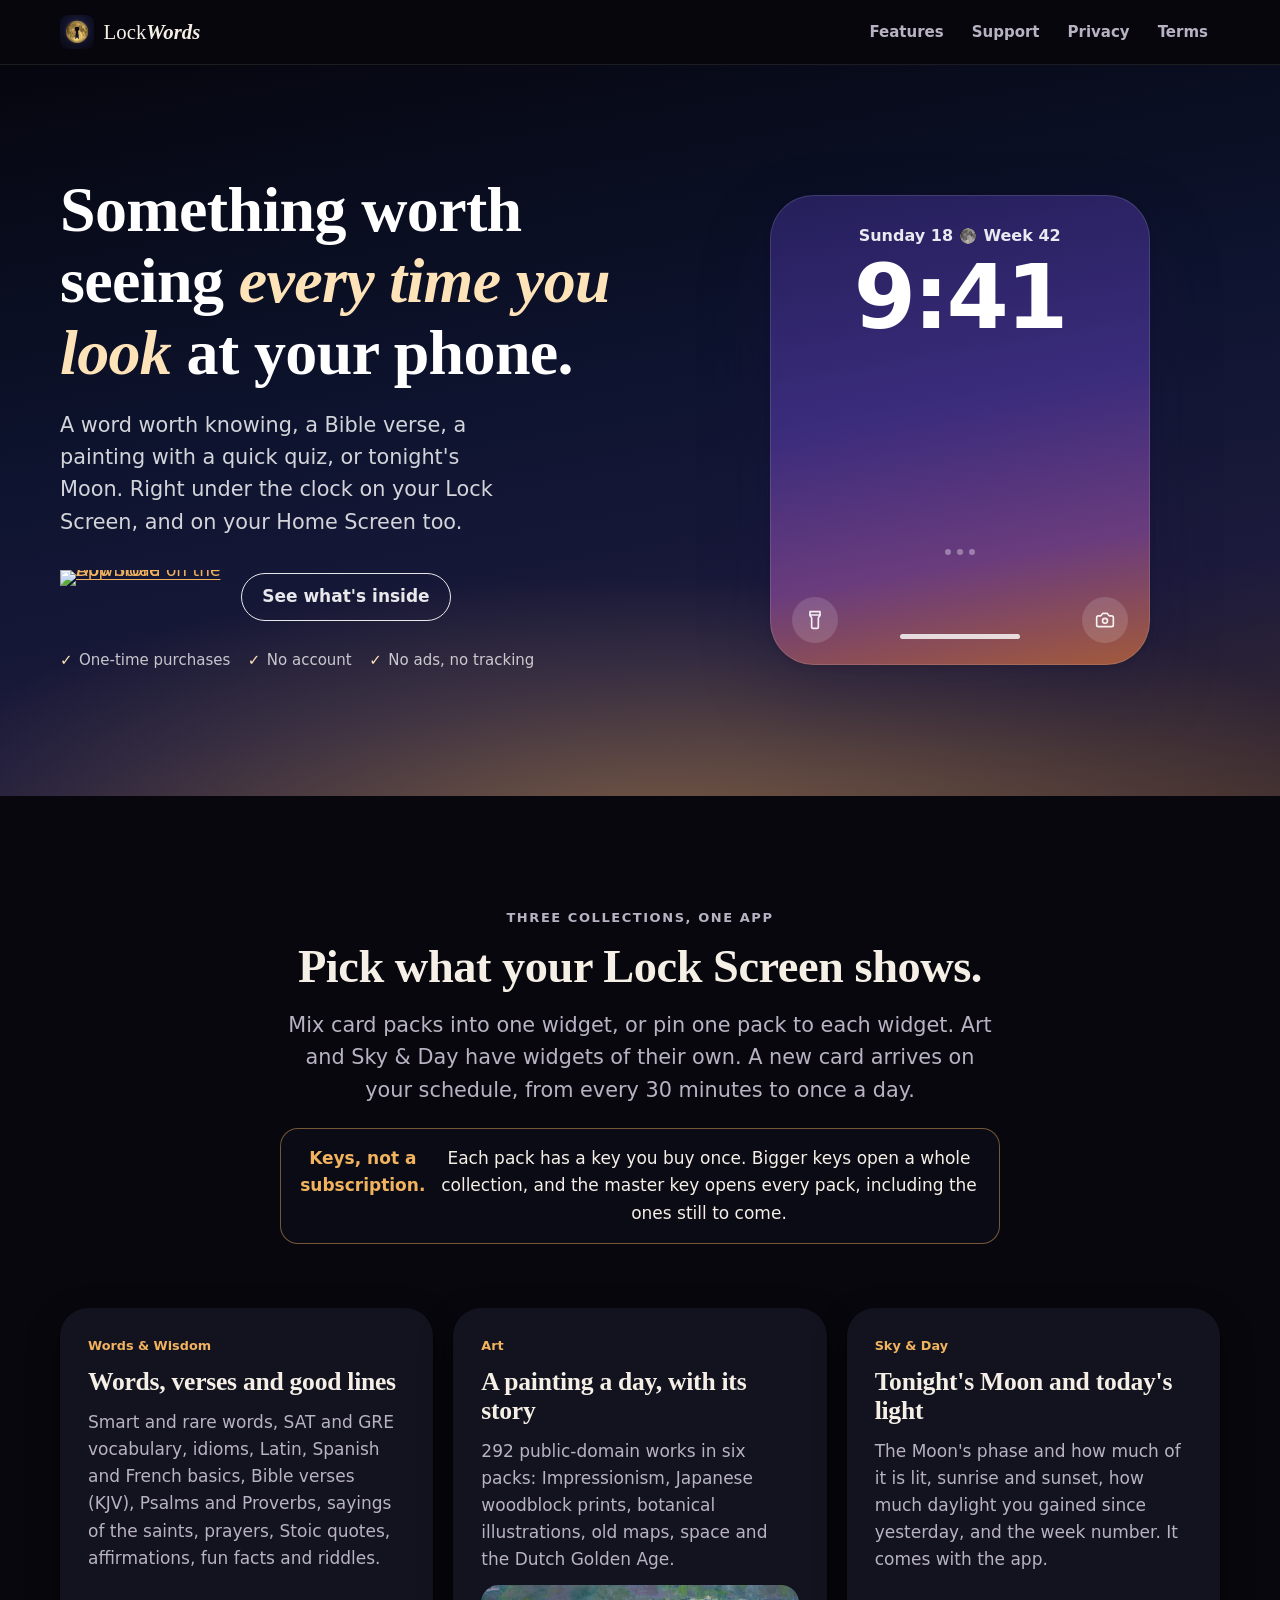
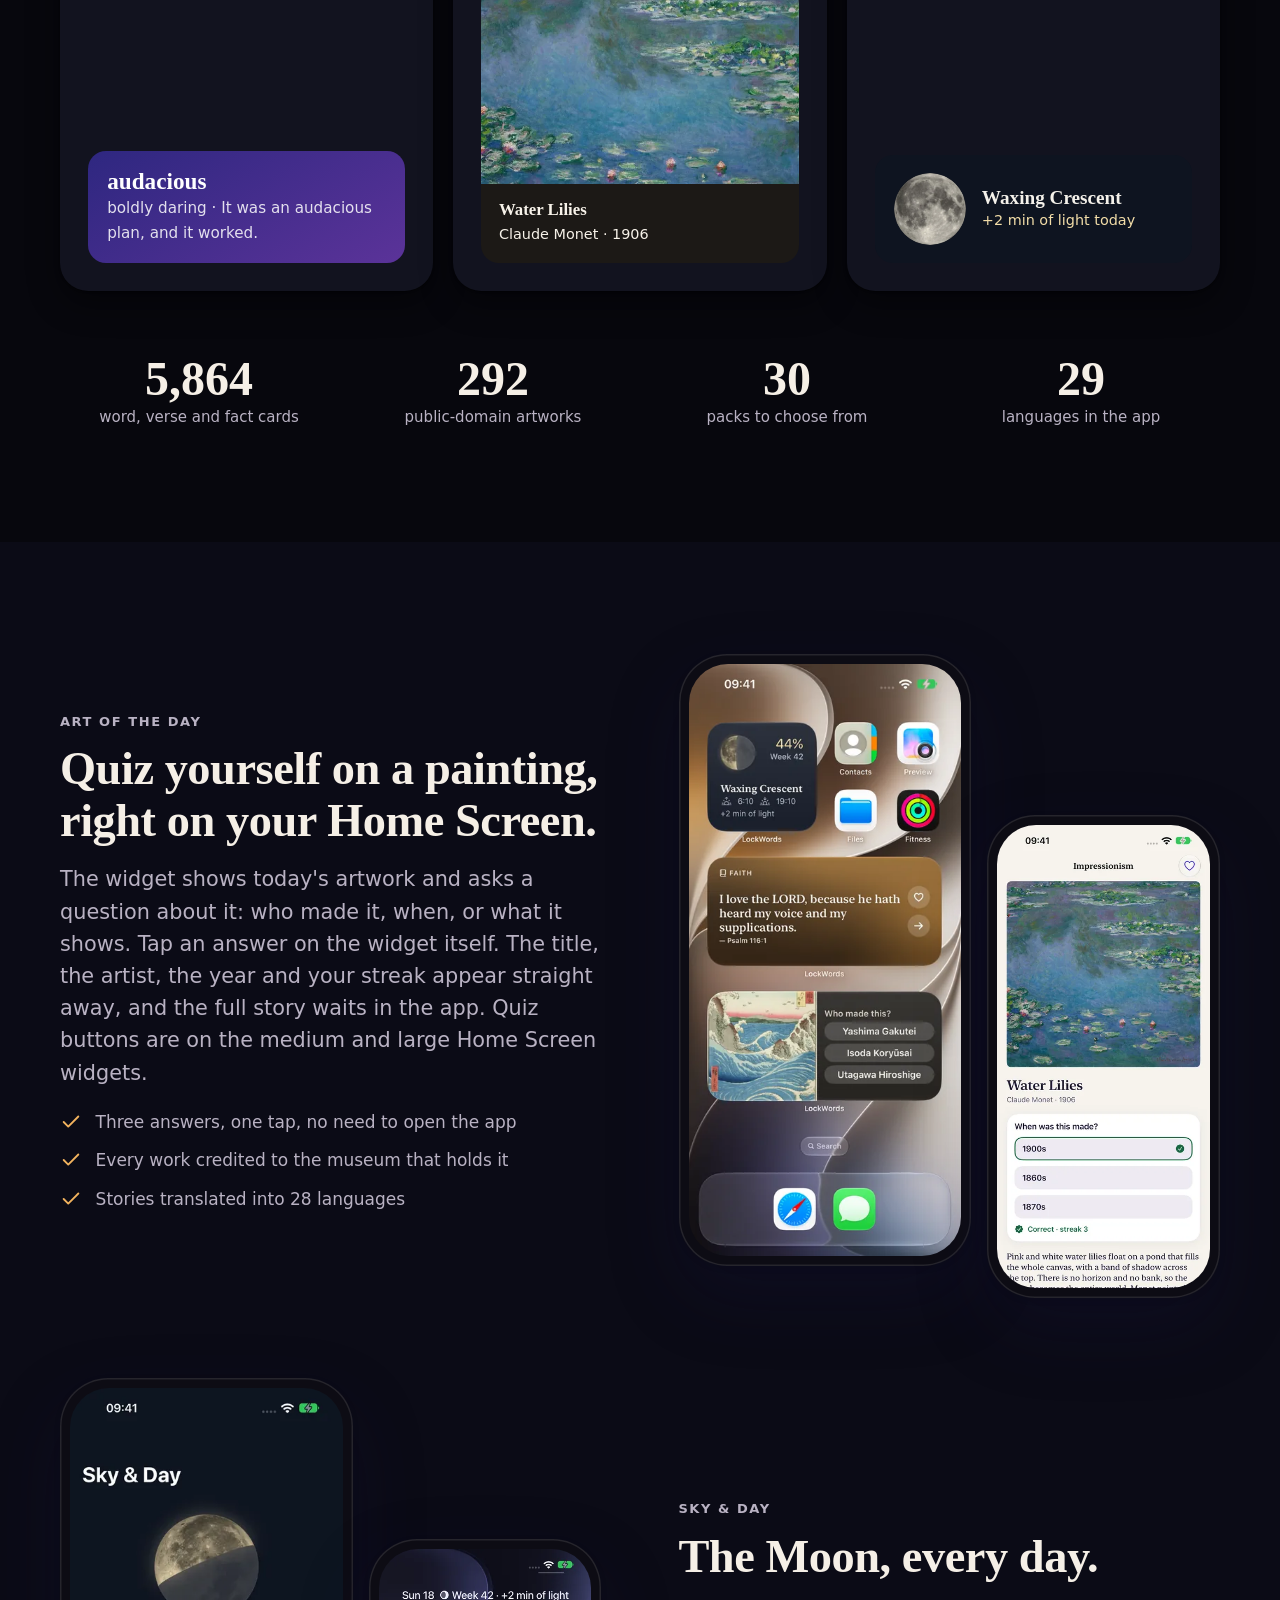
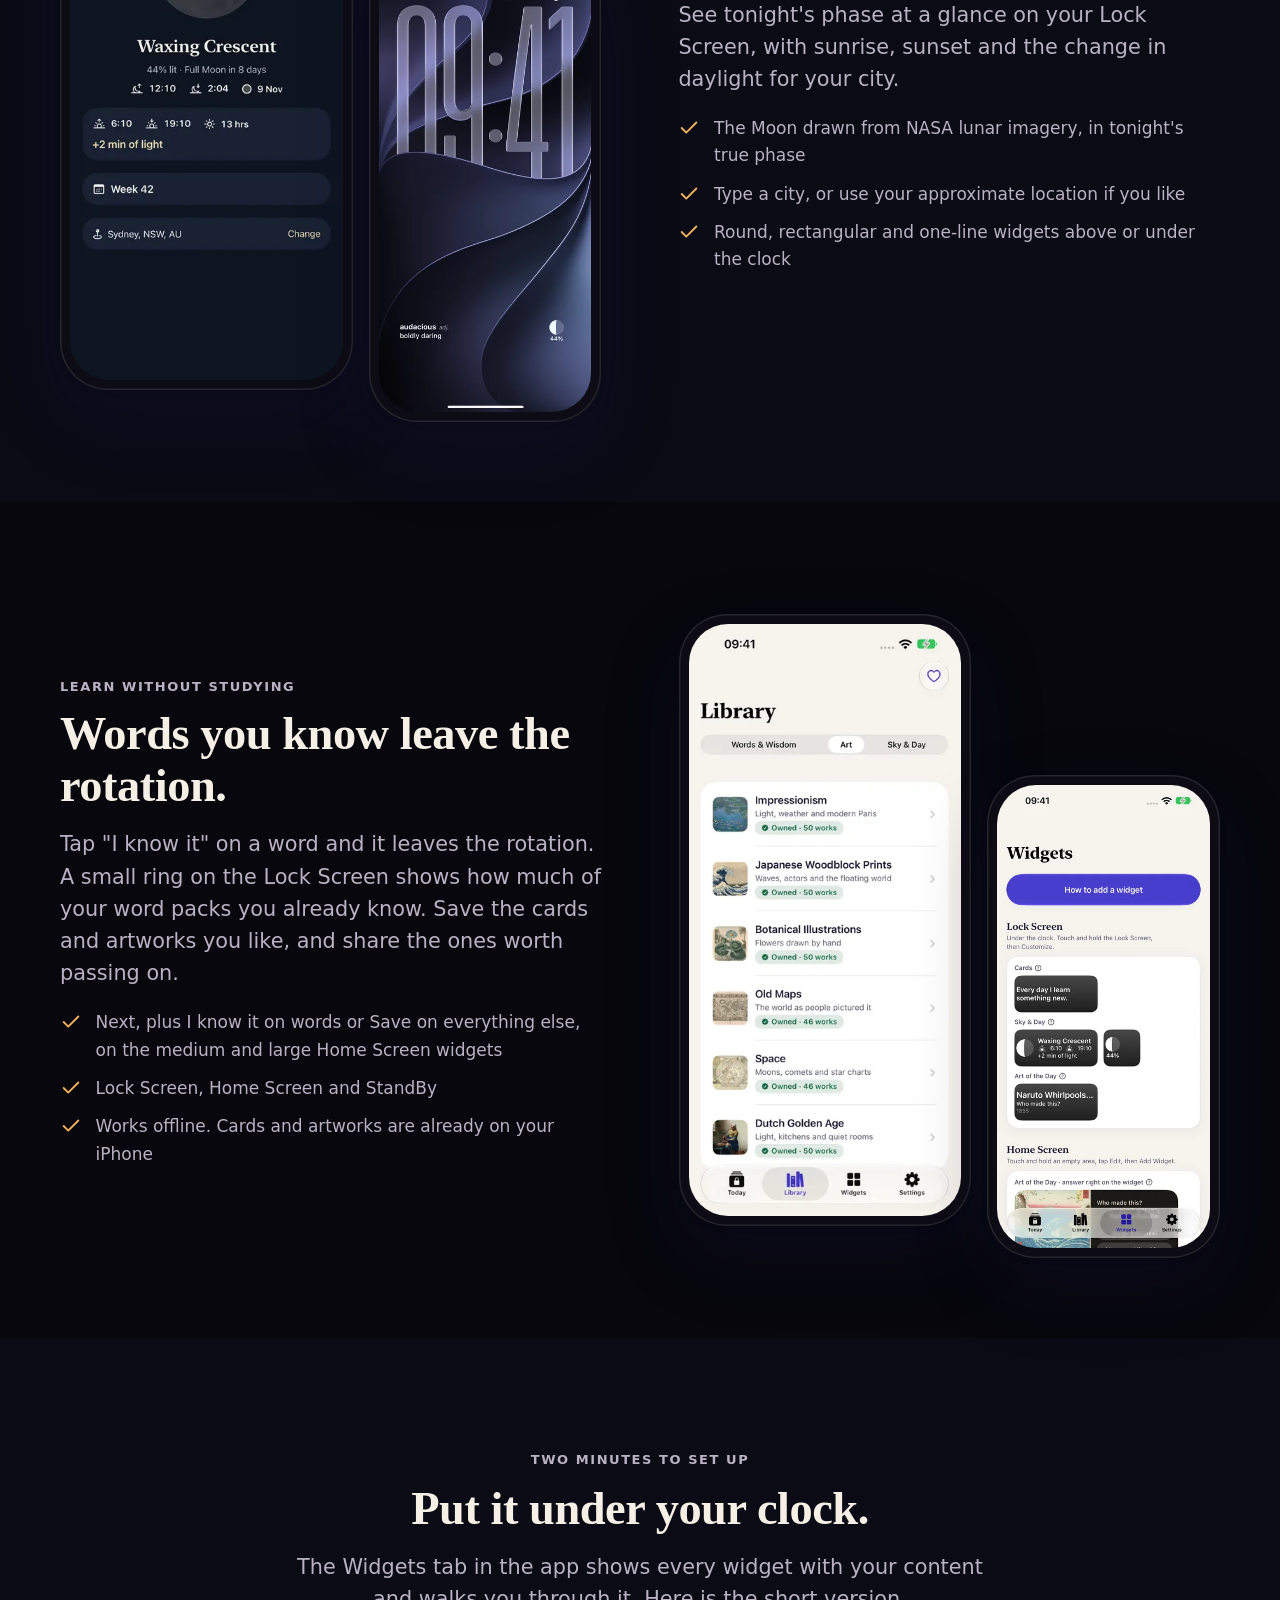
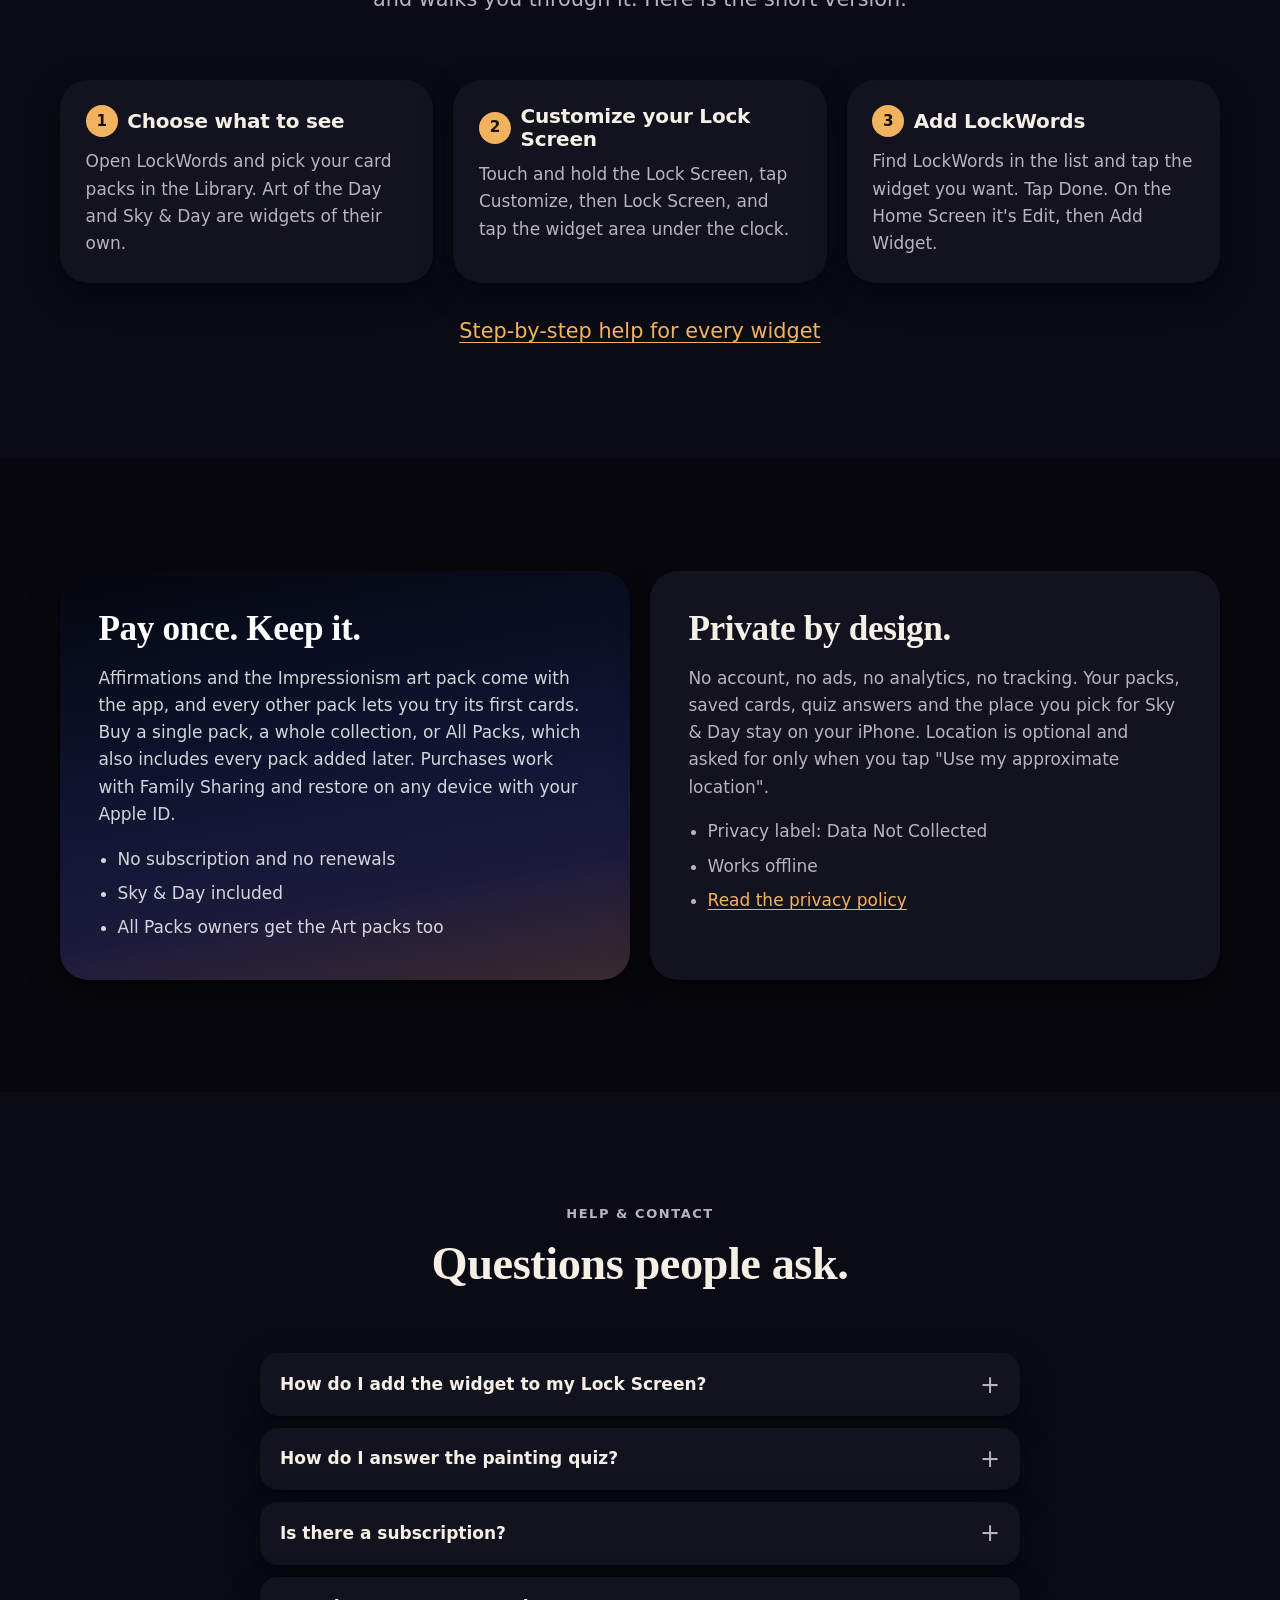
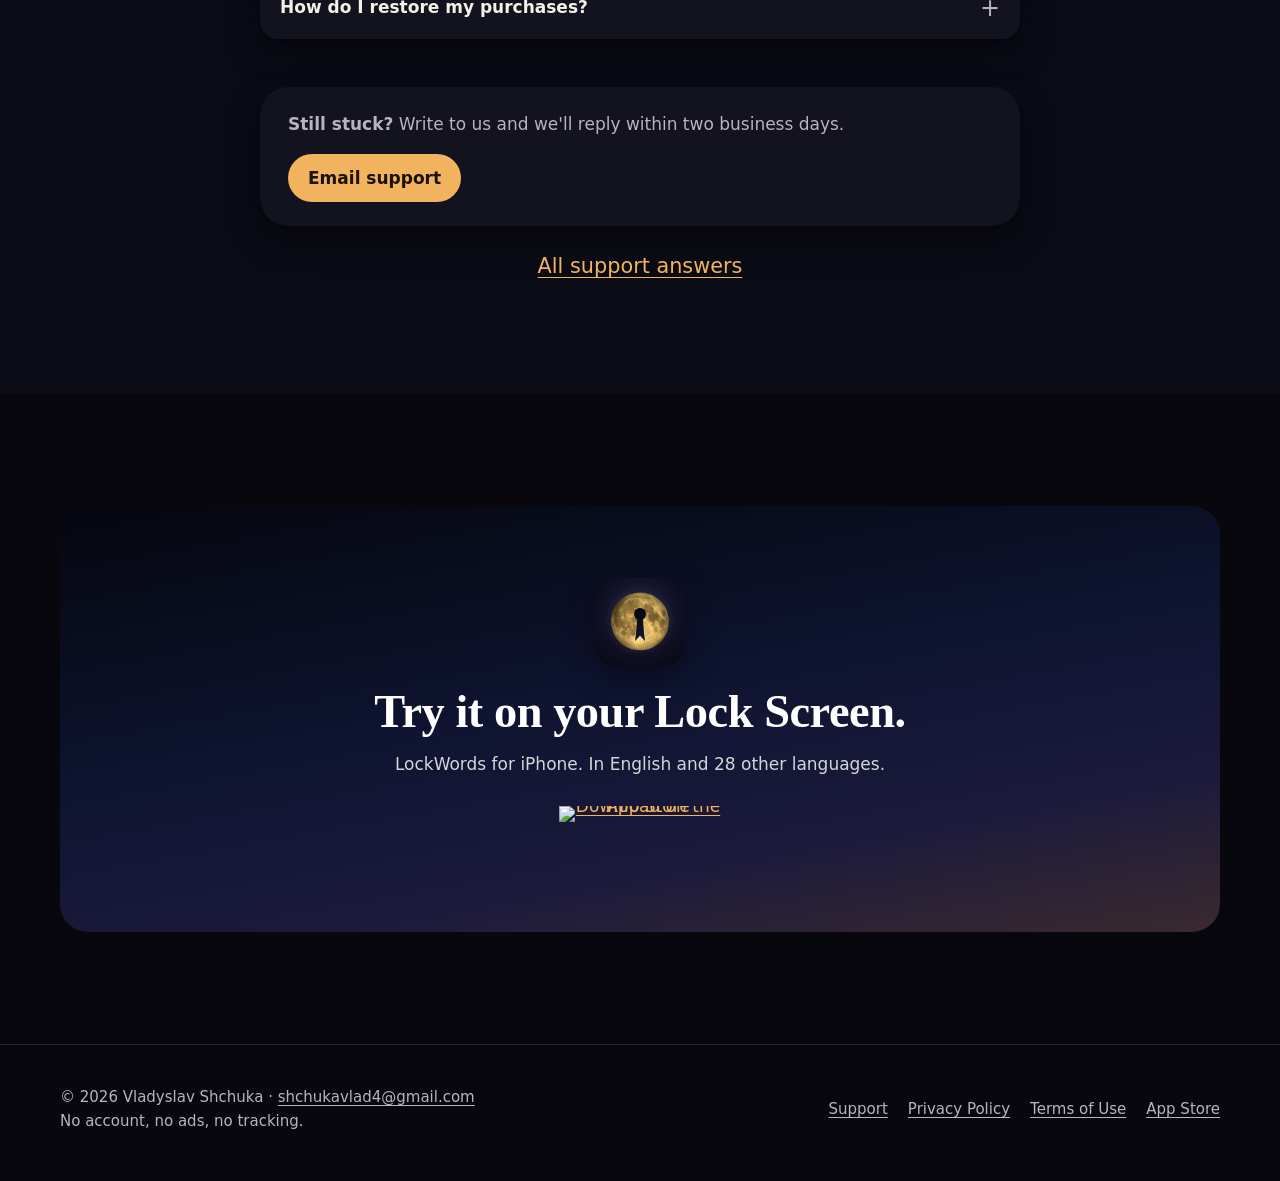
==== commit 1934e1cb: "LockWords site: 2.1 pages" ====
--- a/index.html
+++ b/index.html
@@ -6,8 +6,7 @@
 <title>LockWords: words, art and the Moon on your Lock Screen</title>
 <meta name="description" content="LockWords puts a word worth knowing, a Bible verse, a painting with a quick quiz, or tonight's Moon under the clock on your iPhone Lock Screen. One-time purchases, no subscription, no tracking.">
 <meta name="apple-itunes-app" content="app-id=6816537476">
-<meta name="theme-color" content="#F6F3EE" media="(prefers-color-scheme: light)">
-<meta name="theme-color" content="#0D0C14" media="(prefers-color-scheme: dark)">
+<meta name="theme-color" content="#07070D">
 <link rel="canonical" href="https://xzot.github.io/lockwords/">
 <meta property="og:type" content="website">
 <meta property="og:title" content="LockWords: words, art and the Moon on your Lock Screen">
@@ -98,13 +97,14 @@
       <span class="eyebrow">Three collections, one app</span>
       <h2 id="coll-title">Pick what your Lock Screen shows.</h2>
       <p class="lead">Mix card packs into one widget, or pin one pack to each widget. Art and Sky &amp; Day have widgets of their own. A new card arrives on your schedule, from every 30 minutes to once a day.</p>
+      <p class="keyring-note"><b>Keys, not a subscription.</b> Each pack has a key you buy once. Bigger keys open a whole collection, and the master key opens every pack, including the ones still to come.</p>
     </div>
 
     <div class="collections">
       <article class="coll words">
         <span class="tag">Words &amp; Wisdom</span>
         <h3>Words, verses and good lines</h3>
-        <p>Smart and rare words, SAT and GRE vocabulary, idioms, Latin, Spanish and French basics, Bible verses (KJV), prayers, Stoic quotes, affirmations, fun facts and riddles.</p>
+        <p>Smart and rare words, SAT and GRE vocabulary, idioms, Latin, Spanish and French basics, Bible verses (KJV), Psalms and Proverbs, sayings of the saints, prayers, Stoic quotes, affirmations, fun facts and riddles.</p>
         <div class="sample"><div class="t">audacious</div><div class="d">boldly daring · It was an audacious plan, and it worked.</div></div>
       </article>
 
@@ -124,9 +124,9 @@
     </div>
 
     <div class="numbers" role="list">
-      <div role="listitem"><b>5,468</b><span>word, verse and fact cards</span></div>
+      <div role="listitem"><b>5,864</b><span>word, verse and fact cards</span></div>
       <div role="listitem"><b>292</b><span>public-domain artworks</span></div>
-      <div role="listitem"><b>28</b><span>packs to choose from</span></div>
+      <div role="listitem"><b>30</b><span>packs to choose from</span></div>
       <div role="listitem"><b>29</b><span>languages in the app</span></div>
     </div>
   </div>
--- a/assets/site.css
+++ b/assets/site.css
@@ -21,7 +21,8 @@
   --c-sky-2: #182133;
   --c-moonlight: #F2DDA8;
   --c-amber: #F5B764;
-  --c-dusk: linear-gradient(160deg, #14113A 0%, #2E2780 38%, #5B3399 68%, #9A4A22 100%);
+  /* 2.1: the night sky of the app (Night Window), not the old indigo dusk. */
+  --c-dusk: linear-gradient(170deg, #05060E 0%, #0E1430 45%, #1C1A3C 75%, #3A2A2E 100%);
 
   /* Semantic */
   --bg: var(--c-paper);
@@ -131,7 +132,7 @@
 .btn-primary:hover { background: var(--accent-hover); color: var(--on-accent); }
 
 /* Hero */
-.hero { position: relative; overflow: hidden; color: #fff; background-color: #2E2780; background-image: var(--c-dusk); isolation: isolate; }
+.hero { position: relative; overflow: hidden; color: #fff; background-color: #0E1430; background-image: var(--c-dusk); isolation: isolate; }
 .hero::after { content: ""; position: absolute; inset: auto -10% -40% -10%; height: 70%; background: radial-gradient(closest-side, rgb(245 183 100 / .35), transparent); z-index: -1; }
 .hero .wrap { display: grid; grid-template-columns: 1.05fr .95fr; gap: clamp(2rem, 5vw, 4rem); align-items: center; padding-block: clamp(3.5rem, 2rem + 6vw, 7rem); }
 .hero h1 { font-size: var(--fs-hero); font-weight: 600; }
@@ -263,7 +264,7 @@
 .panel { border-radius: var(--r-l); padding: clamp(1.6rem, 3vw, 2.4rem); background: var(--bg-raised); box-shadow: var(--shadow); }
 .panel h2 { font-size: clamp(1.6rem, 1.3rem + 1.2vw, 2.2rem); margin-bottom: 1rem; }
 .panel p { color: var(--text-2); }
-.panel.dark { background-color: #2E2780; background-image: var(--c-dusk); color: #fff; }
+.panel.dark { background-color: #0E1430; background-image: var(--c-dusk); color: #fff; }
 .panel.dark p, .panel.dark li { color: rgb(255 255 255 / .82); }
 .panel ul { margin: 1.1rem 0 0; padding-left: 1.2rem; display: grid; gap: .45rem; color: var(--text-2); }
 @media (max-width: 860px) { .duo { grid-template-columns: 1fr; } }
@@ -287,7 +288,7 @@
 .faq h2:first-child { margin-top: 0; }
 
 /* CTA */
-.cta { text-align: center; color: #fff; background-color: #2E2780; background-image: var(--c-dusk); border-radius: var(--r-l); padding: clamp(2.5rem, 6vw, 4.5rem) var(--gutter); }
+.cta { text-align: center; color: #fff; background-color: #0E1430; background-image: var(--c-dusk); border-radius: var(--r-l); padding: clamp(2.5rem, 6vw, 4.5rem) var(--gutter); }
 .cta img.icon { width: 88px; height: 88px; border-radius: 20px; margin: 0 auto 1.25rem; box-shadow: 0 12px 30px rgb(0 0 0 / .35); }
 .cta h2 { margin-bottom: .8rem; }
 .cta p { color: rgb(255 255 255 / .82); margin-bottom: 1.75rem; }
@@ -323,3 +324,28 @@
   .site-header, .hero, .site-footer, .cta { display: none; }
   body { background: #fff; color: #000; }
 }
+
+/* 2.1 "Keyring": the site follows the app, which is night only since 2.1 (Night Window:
+   midnight, ember gold, the Moon keyhole). These tokens override both appearances above. */
+:root, :root:where(*) {
+  color-scheme: dark;
+  --bg: #07070D;
+  --bg-raised: #12131F;
+  --bg-sunk: #0B0B16;
+  --text: #F5EFE6;
+  --text-2: #B9B2C3;
+  --accent: #F2B35E;
+  --accent-hover: #F7C680;
+  --on-accent: #1A1206;
+  --line: rgb(255 255 255 / .12);
+  --focus: #F2B35E;
+  --shadow: 0 1px 2px rgb(0 0 0 / .4), 0 12px 32px rgb(0 0 0 / .45);
+}
+@media (prefers-color-scheme: light) {
+  :root { color-scheme: dark; --bg: #07070D; --bg-raised: #12131F; --bg-sunk: #0B0B16; --text: #F5EFE6;
+          --text-2: #B9B2C3; --accent: #F2B35E; --accent-hover: #F7C680; --on-accent: #1A1206;
+          --line: rgb(255 255 255 / .12); --focus: #F2B35E; }
+}
+.keyring-note { display: flex; gap: .8rem; align-items: baseline; padding: 1rem 1.2rem; margin-top: 1.4rem;
+  border: 1px solid rgb(242 179 94 / .45); border-radius: 18px; background: #0B0B16; }
+.keyring-note b { color: var(--accent); font-weight: 600; }
